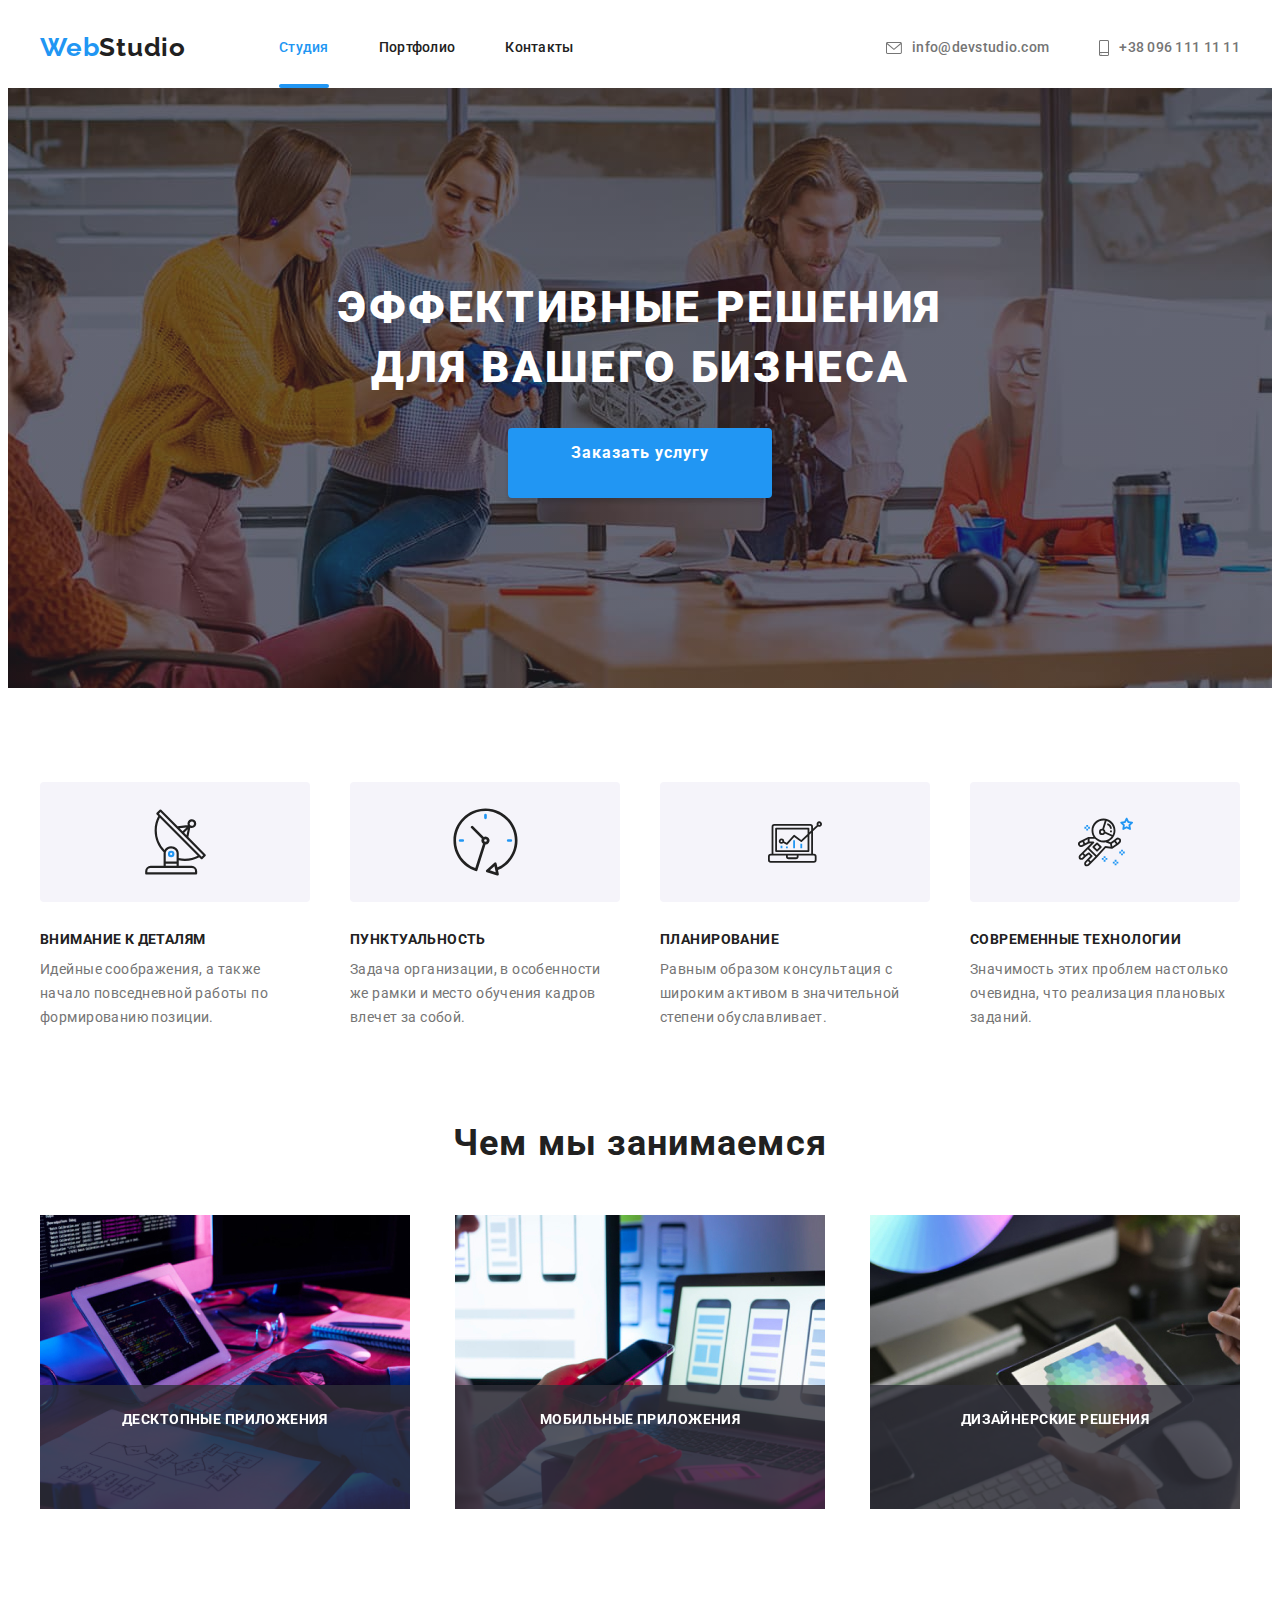
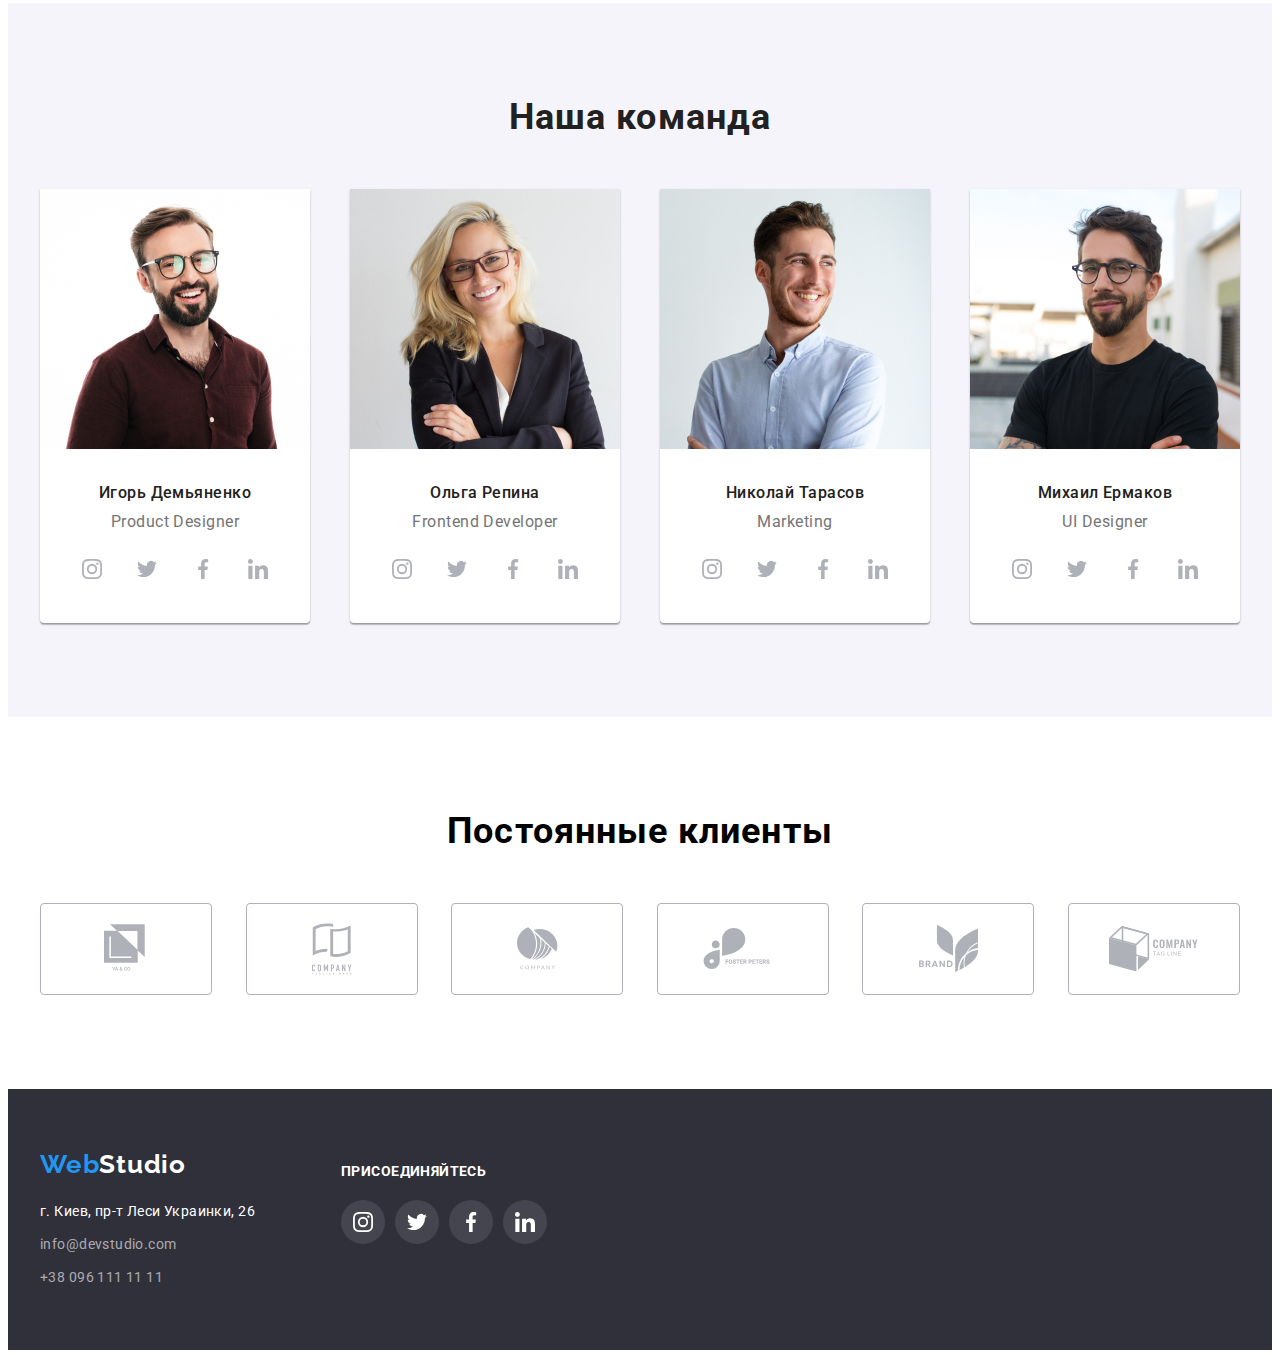
==== index.html @ 8793c93d "homework 5" ====
<!DOCTYPE html>
<html lang="ru">
    <head>
        <meta charset="UTF-8" />
        <meta name="viewport" content="width=device-width, initial-scale=1.0" />
        <title>WebStudio</title>
        <link
            href="https://fonts.googleapis.com/css2?family=Raleway:wght@700&family=Roboto:wght@400;500;700;900&display=swap"
            rel="stylesheet"
        />
        <link
            rel="stylesheet"
            href="https://cdnjs.cloudflare.com/ajax/libs/modern-normalize/1.0.0/modern-normalize.min.css"
            integrity="sha512-ISS7cAi1PEhQ8jnbJpJZMd29NlhNj4AWYyLOSp2CE/CsHxTCu+r+t0D2yoJudVrd0/8fTVPUVDzY5Tvli75u/g=="
            crossorigin="anonymous"
        />
        <link rel="stylesheet" href="./css/styles.css" />
    </head>

    <body>
        <!--head-->
        <header>
            <div class="container">
                <div class="header-inner">
                    <nav class="container-nav">
                        <a class="logo" href="/"><span class="logo-dif">Web</span>Studio</a>
                        <ul class="header-nav">
                            <li class="item">
                                <a class="nav-link current" href="#">Студия</a>
                            </li>
                            <li class="item">
                                <a class="nav-link" href="./portfolio.html">Портфолио</a>
                            </li>
                            <li class="item">
                                <a class="nav-link" href="#">Контакты</a>
                            </li>
                        </ul>
                    </nav>

                    <ul class="header-contact">
                        <li class="item">
                            <a class="contact" href="mailto:info@devstudio.com">
                                <svg class="mail">
                                    <use href="./images/first-sprite.svg#icon-envelope"></use>
                                </svg>
                                info@devstudio.com</a
                            >
                        </li>
                        <li class="item">
                            <a class="contact" href="tel:+380961111111">
                                <svg class="phone">
                                    <use href="./images/first-sprite.svg#icon-smartphone"></use>
                                </svg>
                                +38 096 111 11 11</a
                            >
                        </li>
                    </ul>
                </div>
            </div>
        </header>

        <main>
            <!--hero-->
            <section class="hero-item">
                <div class="container">
                    <div>
                        <h1 class="main-title">Эффективные решения для вашего бизнеса</h1>
                        <a class="order" href="#" data-modal-open>Заказать услугу</a>
                    </div>
                </div>
                <div class="backdrop is-hidden" data-modal>
                    <div class="modal">
                        <button class="modal-close" data-modal-close>
                            <svg class="cross">
                                <use href="./images/first-sprite.svg#icon-vector"></use>
                            </svg>
                        </button>
                    </div>
                </div>
            </section>
            <!--features-->
            <section>
                <div class="container">
                    <h2 class="invisible">Особенности</h2>
                    <!--заголовок сделать невидимым-->
                    <ul class="feartures-group">
                        <li>
                            <div class="features-box">
                                <svg width="65" height="70">
                                    <use href="./images/first-sprite.svg#icon-antenna-1"></use>
                                </svg>
                            </div>
                            <h3 class="features-title">Внимание к деталям</h3>
                            <p class="features-text">
                                Идейные соображения, а также начало повседневной работы по
                                формированию позиции.
                            </p>
                        </li>
                        <li>
                            <div class="features-box">
                                <svg width="67" height="70">
                                    <use href="./images/first-sprite.svg#icon-clock-1"></use>
                                </svg>
                            </div>
                            <h3 class="features-title">Пунктуальность</h3>
                            <p class="features-text">
                                Задача организации, в особенности же рамки и место обучения кадров
                                влечет за собой.
                            </p>
                        </li>

                        <li>
                            <div class="features-box">
                                <svg width="70" height="54">
                                    <use href="./images/first-sprite.svg#icon-diagram-1"></use>
                                </svg>
                            </div>
                            <h3 class="features-title">Планирование</h3>
                            <p class="features-text">
                                Равным образом консультация с широким активом в значительной степени
                                обуславливает.
                            </p>
                        </li>

                        <li>
                            <div class="features-box">
                                <svg width="55" height="60">
                                    <use href="./images/first-sprite.svg#icon-astronaut-1"></use>
                                </svg>
                            </div>
                            <h3 class="features-title">Современные технологии</h3>
                            <p class="features-text">
                                Значимость этих проблем настолько очевидна, что реализация плановых
                                заданий.
                            </p>
                        </li>
                    </ul>
                </div>
            </section>
            <!--actions-->
            <section>
                <div class="container">
                    <h2 class="actions-title">Чем мы занимаемся</h2>
                    <ul class="actions-group">
                        <li class="actions-item">
                            <img
                                class="actions-picture"
                                src="./images/img-1.jpg"
                                alt="руки на клавиатуре"
                                width="370"
                            />
                            <p class="actions-label">Десктопные приложения</p>
                        </li>
                        <li class="actions-item">
                            <img
                                class="actions-picture"
                                src="./images/img-2.jpg"
                                alt="рука держит смартфон"
                                width="370"
                            />
                            <p class="actions-label">Мобильные приложения</p>
                        </li>
                        <li class="actions-item">
                            <img
                                class="actions-picture"
                                src="./images/img-3.jpg"
                                alt="рука держит планшет"
                                width="370"
                            />
                            <p class="actions-label">Дизайнерские решения</p>
                        </li>
                    </ul>
                </div>
            </section>
            <!--team-->
            <section class="team-section">
                <div class="container">
                    <h2 class="team-title">Наша команда</h2>
                    <ul class="team-group">
                        <li class="team-item">
                            <img
                                src="./images/man-1.jpg"
                                alt="мужчина в темной рубашке"
                                width="270"
                            />
                            <h3 class="member-name">Игорь Демьяненко</h3>
                            <p class="skill">Product Designer</p>
                            <ul class="social-container">
                                <li>
                                    <a class="social-link" href="#" aria-label="instagram">
                                        <svg class="social-icon">
                                            <use
                                                href="./images/first-sprite.svg#icon-instagram-2"
                                            ></use>
                                        </svg>
                                    </a>
                                </li>
                                <li>
                                    <a class="social-link" href="#" aria-label="twitter">
                                        <svg class="social-icon">
                                            <use
                                                href="./images/first-sprite.svg#icon-twitter-1"
                                            ></use>
                                        </svg>
                                    </a>
                                </li>
                                <li>
                                    <a class="social-link" href="#" aria-label="facebook">
                                        <svg class="social-icon">
                                            <use
                                                href="./images/first-sprite.svg#icon-facebook-1"
                                            ></use>
                                        </svg>
                                    </a>
                                </li>
                                <li>
                                    <a class="social-link" href="#" aria-label="linkedin">
                                        <svg class="social-icon">
                                            <use
                                                href="./images/first-sprite.svg#icon-linkedin-1"
                                            ></use>
                                        </svg>
                                    </a>
                                </li>
                            </ul>
                        </li>
                        <li class="team-item">
                            <img src="./images/girl-1.jpg" alt="женщина в пиджаке" width="270" />
                            <h3 class="member-name">Ольга Репина</h3>
                            <p class="skill">Frontend Developer</p>
                            <ul class="social-container">
                                <li>
                                    <a class="social-link" href="#" aria-label="instagram">
                                        <svg class="social-icon">
                                            <use
                                                href="./images/first-sprite.svg#icon-instagram-2"
                                            ></use>
                                        </svg>
                                    </a>
                                </li>
                                <li>
                                    <a class="social-link" href="#" aria-label="twitter">
                                        <svg class="social-icon">
                                            <use
                                                href="./images/first-sprite.svg#icon-twitter-1"
                                            ></use>
                                        </svg>
                                    </a>
                                </li>
                                <li>
                                    <a class="social-link" href="#" aria-label="facebook">
                                        <svg class="social-icon">
                                            <use
                                                href="./images/first-sprite.svg#icon-facebook-1"
                                            ></use>
                                        </svg>
                                    </a>
                                </li>
                                <li>
                                    <a class="social-link" href="#" aria-label="linkedin">
                                        <svg class="social-icon">
                                            <use
                                                href="./images/first-sprite.svg#icon-linkedin-1"
                                            ></use>
                                        </svg>
                                    </a>
                                </li>
                            </ul>
                        </li>
                        <li class="team-item">
                            <img
                                src="./images/man-2.jpg"
                                alt="мужчина в светлой рубашке"
                                width="270"
                            />
                            <h3 class="member-name">Николай Тарасов</h3>
                            <p class="skill">Marketing</p>
                            <ul class="social-container">
                                <li>
                                    <a class="social-link" href="#" aria-label="instagram">
                                        <svg class="social-icon">
                                            <use
                                                href="./images/first-sprite.svg#icon-instagram-2"
                                            ></use>
                                        </svg>
                                    </a>
                                </li>
                                <li>
                                    <a class="social-link" href="#" aria-label="twitter">
                                        <svg class="social-icon">
                                            <use
                                                href="./images/first-sprite.svg#icon-twitter-1"
                                            ></use>
                                        </svg>
                                    </a>
                                </li>
                                <li>
                                    <a class="social-link" href="#" aria-label="facebook">
                                        <svg class="social-icon">
                                            <use
                                                href="./images/first-sprite.svg#icon-facebook-1"
                                            ></use>
                                        </svg>
                                    </a>
                                </li>
                                <li>
                                    <a class="social-link" href="#" aria-label="linkedin">
                                        <svg class="social-icon">
                                            <use
                                                href="./images/first-sprite.svg#icon-linkedin-1"
                                            ></use>
                                        </svg>
                                    </a>
                                </li>
                            </ul>
                        </li>
                        <li class="team-item">
                            <img src="./images/man-3.jpg" alt="мужчина в футболке" width="270" />
                            <h3 class="member-name">Михаил Ермаков</h3>
                            <p class="skill">UI Designer</p>
                            <ul class="social-container">
                                <li>
                                    <a class="social-link" href="#" aria-label="instagram">
                                        <svg class="social-icon">
                                            <use
                                                href="./images/first-sprite.svg#icon-instagram-2"
                                            ></use>
                                        </svg>
                                    </a>
                                </li>
                                <li>
                                    <a class="social-link" href="#" aria-label="twitter">
                                        <svg class="social-icon">
                                            <use
                                                href="./images/first-sprite.svg#icon-twitter-1"
                                            ></use>
                                        </svg>
                                    </a>
                                </li>
                                <li>
                                    <a class="social-link" href="#" aria-label="facebook">
                                        <svg class="social-icon">
                                            <use
                                                href="./images/first-sprite.svg#icon-facebook-1"
                                            ></use>
                                        </svg>
                                    </a>
                                </li>
                                <li>
                                    <a class="social-link" href="#" aria-label="linkedin">
                                        <svg class="social-icon">
                                            <use
                                                href="./images/first-sprite.svg#icon-linkedin-1"
                                            ></use>
                                        </svg>
                                    </a>
                                </li>
                            </ul>
                        </li>
                    </ul>
                </div>
            </section>
            <!--constant clients-->
            <section>
                <div class="container">
                    <h2 class="clients-title">Постоянные клиенты</h2>
                    <ul class="clients-box">
                        <li class="clients-item">
                            <a class="clients-link" href="#" aria-label="company-1">
                                <svg class="clients-icon" width="45" height="50">
                                    <use href="./images/first-sprite.svg#icon-logo-1"></use>
                                </svg>
                            </a>
                        </li>
                        <li class="clients-item">
                            <a class="clients-link" href="#" aria-label="company-2">
                                <svg class="clients-icon" width="40" height="52">
                                    <use href="./images/first-sprite.svg#icon-logo-2"></use>
                                </svg>
                            </a>
                        </li>
                        <li class="clients-item">
                            <a class="clients-link" href="#" aria-label="company-3">
                                <svg class="clients-icon" width="41" height="43">
                                    <use href="./images/first-sprite.svg#icon-logo-3"></use>
                                </svg>
                            </a>
                        </li>
                        <li class="clients-item">
                            <a class="clients-link" href="#" aria-label="company-4">
                                <svg class="clients-icon" width="80" height="42">
                                    <use href="./images/first-sprite.svg#icon-logo-4"></use>
                                </svg>
                            </a>
                        </li>
                        <li class="clients-item">
                            <a class="clients-link" href="#" aria-label="company-5">
                                <svg class="clients-icon" width="59" height="47">
                                    <use href="./images/first-sprite.svg#icon-logo-5"></use>
                                </svg>
                            </a>
                        </li>
                        <li class="clients-item">
                            <a class="clients-link" href="#" aria-label="company-6">
                                <svg class="clients-icon" width="89" height="46">
                                    <use href="./images/first-sprite.svg#icon-logo-6"></use>
                                </svg>
                            </a>
                        </li>
                    </ul>
                </div>
            </section>
        </main>
        <!--basement-->
        <footer class="basement-item">
            <div class="container">
                <div>
                    <a class="basement-logo" href="/"><span class="logo-dif">Web</span>Studio</a>

                    <address class="address-group">
                        <p class="basement-address interval">г. Киев, пр-т Леси Украинки, 26</p>
                        <a class="basement-contact interval" href="mailto:info@devstudio.com"
                            >info@devstudio.com</a
                        >
                        <a class="basement-contact interval" href="tel:+380961111111"
                            >+38 096 111 11 11</a
                        >
                    </address>
                </div>
                <div class="invocation-box">
                    <b class="invocation">присоединяйтесь</b>
                    <div class="social-box">
                        <a class="basement-link" href="#" aria-label="instagram">
                            <svg class="basement-icon">
                                <use href="./images/first-sprite.svg#icon-instagram-2"></use>
                            </svg>
                        </a>
                        <a class="basement-link" href="#" aria-label="twitter">
                            <svg class="basement-icon">
                                <use href="./images/first-sprite.svg#icon-twitter-1"></use>
                            </svg>
                        </a>
                        <a class="basement-link" href="#" aria-label="facebook">
                            <svg class="basement-icon">
                                <use href="./images/first-sprite.svg#icon-facebook-1"></use>
                            </svg>
                        </a>
                        <a class="basement-link" href="#" aria-label="linkedin">
                            <svg class="basement-icon">
                                <use href="./images/first-sprite.svg#icon-linkedin-1"></use>
                            </svg>
                        </a>
                    </div>
                </div>
            </div>
        </footer>
        <script src="./js/modal.js"></script>
    </body>
</html>
---- css/styles.css ----
:root {
    --color-first-bright-grey: #f5f4fa;
    --color-second-bright-grey: #eeeeee;
    --color-third-bright-grey: #ececec;
    --color-fourth-bright-grey: rgba(255, 255, 255, 0.6);
    --color-fifth-bright-grey: #757575;
    --color-black: #212121;
    --color-bright-blue: #2196f3;
    --color-white: #ffffff;
    --color-dark-blue: #2f303a;
    --color-social-icons: #afb1b8;
    --color-basement-icons: rgba(255, 255, 255, 0.1);

    --team-background-color: var(--color-first-bright-grey);
    --portfolio-border-color: var(--color-second-bright-grey);
    --header-underline-color: var(--color-third-bright-grey);
    --basement-contact-color: var(--color-fourth-bright-grey);
    --primary-text-color: var(--color-fifth-bright-grey);
    --title-text-color: var(--color-black);
    --accent-color: var(--color-bright-blue);
    --main-title-color: var(--color-white);
    --main-background-color: var(--color-dark-blue);

    --hero-link-shadow: 0px 4px 4px rgba(0, 0, 0, 0.15);
    --team-item-shadow: 0px 1px 3px rgba(0, 0, 0, 0.12), 0px 1px 1px rgba(0, 0, 0, 0.14),
        0px 2px 1px rgba(0, 0, 0, 0.2);
    --portfolio-filter-shadow: 0px 3px 1px rgba(0, 0, 0, 0.1), 0px 1px 2px rgba(0, 0, 0, 0.08),
        0px 2px 2px rgba(0, 0, 0, 0.12);
    --portfolio-list-shadow: 0px 1px 1px rgba(0, 0, 0, 0.12), 0px 4px 4px rgba(0, 0, 0, 0.06),
        1px 4px 6px rgba(0, 0, 0, 0.16);
    --overlay: rgba(47, 48, 58, 0.4);
    --actions-background-color: rgba(47, 48, 58, 0.8);
    --portfolio-overlay-color: rgba(33, 150, 243, 0.9);
    --backdrop-color: rgba(0, 0, 0, 0.2);
    --modal-window-shadow: 0px 1px 3px rgba(0, 0, 0, 0.12), 0px 1px 1px rgba(0, 0, 0, 0.14),
        0px 2px 1px rgba(0, 0, 0, 0.2);
    --modal-close-button: rgba(0, 0, 0, 0.1);

    --color3: currentColor;
    --color4: currentColor;
}

body {
    font-family: "Roboto", sans-serif;
    font-style: normal;
}

/*===head===*/

.container {
    width: 1200px;
    padding-left: 15px;
    padding-right: 15px;
    margin-left: auto;
    margin-right: auto;
}

.header-inner {
    display: flex;
    align-items: center;
}

.container-nav {
    display: flex;
    align-items: center;
}

.logo {
    text-decoration: none;
    font-family: "Raleway";
    font-weight: 700;
    font-size: 26px;
    line-height: 1.2;
    letter-spacing: 0.03em;

    color: var(--title-text-color);
}

.header-nav {
    list-style: none;
    padding: 0;
    margin: 0;
    margin-left: 93px;
    display: flex;
    align-items: center;
}

.header-nav .item + .item {
    margin-left: 50px;
}

.logo-dif {
    color: var(--accent-color);
}

.nav-link {
    position: relative;
    text-decoration: none;
    display: block;
    padding-top: 32px;
    padding-bottom: 32px;

    font-weight: 500;
    font-size: 14px;
    line-height: 1.14;
    letter-spacing: 0.02em;

    color: var(--title-text-color);

    transition: color 250ms cubic-bezier(0.4, 0, 0.2, 1);
}

.nav-link:hover,
.nav-link:focus {
    color: var(--accent-color);
}

.current {
    color: var(--accent-color);
}

.current::after {
    content: "";
    position: absolute;
    bottom: 0;
    left: 0;
    display: block;

    width: 100%;
    height: 4px;
    border-radius: 2px;

    background-color: var(--accent-color);
}

.header-contact {
    list-style: none;
    display: flex;
    padding: 0;
    margin: 0;
    margin-left: auto;
}

.header-contact .item + .item {
    margin-left: 50px;
}

.contact {
    list-style: none;
    text-decoration: none;
    display: flex;
    align-items: center;
    padding-top: 32px;
    padding-bottom: 32px;

    font-weight: 500;
    font-size: 14px;
    line-height: 1.14;
    letter-spacing: 0.02em;

    color: var(--primary-text-color);

    transition: color 250ms cubic-bezier(0.4, 0, 0.2, 1);
}

.contact:hover,
.contact:focus {
    color: var(--accent-color);
}

.head {
    border-bottom: 1px solid var(--header-underline-color);
}

.mail {
    width: 16px;
    height: 12px;
    margin-right: 10px;
}

.phone {
    width: 10px;
    height: 16px;
    margin-right: 10px;
}

/*===hero===*/

.main-title {
    width: 700px;
    margin-top: 0;
    margin-bottom: 30px;

    font-weight: 900;
    font-size: 44px;
    line-height: 1.36;
    letter-spacing: 0.06em;
    text-transform: uppercase;

    color: var(--main-title-color);
}

.order {
    display: inline-block;
    min-width: 200px;
    height: 50px;
    padding: 10px 32px;
    border-radius: 4px;

    text-decoration: none;
    font-weight: 700;
    font-size: 16px;
    line-height: 1.87;
    letter-spacing: 0.06em;

    color: var(--main-title-color);
    background-color: var(--accent-color);
    box-shadow: var(--hero-link-shadow);
}

.hero-item {
    background-repeat: no-repeat;
    background-size: cover;
    background-position: top;

    background-color: var(--main-background-color);
    background-image: linear-gradient(var(--overlay), var(--overlay)), url(../images/hero-back.jpg);
}

.hero-item .container {
    display: flex;
    height: 600px;
    align-items: center;
    justify-content: center;
    text-align: center;
}

.backdrop {
    position: fixed;
    top: 0;
    left: 0;
    width: 100%;
    height: 100%;
    opacity: 1;
    transition: opacity 250ms cubic-bezier(0.4, 0, 0.2, 1);

    background-color: var(--backdrop-color);
}

.backdrop.is-hidden {
    opacity: 0;
    pointer-events: none;
}

.backdrop.is-hidden .modal {
    transform: translate(-50%, -50%) scale(0.9);
}

.modal {
    position: absolute;
    min-width: 528px;
    min-height: 581px;
    background-color: #ffffff;

    top: 50%;
    left: 50%;

    transform: translate(-50%, -50%) scale(1);
    transition: transform 250ms cubic-bezier(0.4, 0, 0.2, 1);

    box-shadow: var(--modal-window-shadow);
    border-radius: 4px;
}

.modal-close {
    position: absolute;
    top: 8px;
    right: 8px;
    width: 30px;
    height: 30px;
    border-radius: 50%;
    border: 1px solid var(--modal-close-button);

    background-color: var(--main-title-color);
}

.cross {
    width: 11px;
    height: 11px;
}

/*===features===*/

.invisible {
    display: none;
}

.feartures-group {
    margin: 0;
    padding: 94px 0 94px 0;
    display: flex;
    justify-content: space-between;
    list-style: none;
}

.features-box {
    display: flex;
    align-items: center;
    justify-content: center;
    width: 270px;
    height: 120px;
    margin-bottom: 30px;

    background: var(--team-background-color);
    border-radius: 4px;
}

.features-title {
    margin: 0;
    margin-bottom: 10px;

    font-weight: 700;
    font-size: 14px;
    line-height: 1.14;
    letter-spacing: 0.03em;
    text-transform: uppercase;

    color: var(--title-text-color);
}

.features-text {
    margin: 0;
    width: 270px;

    font-weight: 400;
    font-size: 14px;
    line-height: 1.7;
    letter-spacing: 0.03em;

    color: var(--primary-text-color);
}

/*===actions===*/

.actions-title {
    margin: 0;
    margin-bottom: 50px;

    font-weight: 700;
    font-size: 36px;
    line-height: 1.16;
    text-align: center;
    letter-spacing: 0.03em;

    color: var(--title-text-color);
}

.actions-group {
    margin: 0;
    padding: 0;
    padding-bottom: 94px;
    display: flex;
    justify-content: space-between;
    list-style: none;
}

.actions-picture {
    display: block;
}

.actions-item {
    position: relative;
}

.actions-label {
    position: absolute;
    bottom: 0;
    margin: 0;
    padding: 27px 0 27px;

    width: 100%;
    height: 70px;

    font-family: "Roboto";
    font-style: normal;
    font-weight: 700;
    font-size: 14px;
    line-height: 1.14;
    text-align: center;
    letter-spacing: 0.03em;
    text-transform: uppercase;

    color: var(--main-title-color);
    background-color: var(--actions-background-color);
}

/*===team===*/

.team-section {
    background-color: var(--team-background-color);
}

.team-section .container {
    padding-top: 94px;
    padding-bottom: 94px;
}

.team-group {
    margin: 0;
    padding: 0;
    display: flex;
    justify-content: space-between;
    list-style: none;
}

.team-title {
    margin: 0;
    margin-bottom: 50px;

    font-weight: 700;
    font-size: 36px;
    line-height: 1.16;
    text-align: center;
    letter-spacing: 0.03em;

    color: var(--title-text-color);
}

.team-item {
    border-radius: 0 0 4px 4px;

    background-color: var(--color-white);
    box-shadow: var(--team-item-shadow);
}

.member-name {
    margin: 0;
    padding: 30px 0 10px;

    font-weight: 500;
    font-size: 16px;
    line-height: 1.2;
    text-align: center;
    letter-spacing: 0.03em;

    color: var(--title-text-color);
}

.skill {
    margin: 0;
    padding-bottom: 16px;

    font-weight: 400;
    font-size: 16px;
    line-height: 1.2;
    text-align: center;
    letter-spacing: 0.03em;

    color: var(--primary-text-color);
}

.social-container {
    display: flex;
    justify-content: space-between;
    list-style: none;
    margin: 0;
    padding: 0 30px 32px;
}

.social-link {
    display: flex;
    align-items: center;
    justify-content: center;

    width: 44px;
    height: 44px;
    border-radius: 50%;

    color: var(--color-social-icons);

    transition: color 250ms cubic-bezier(0.4, 0, 0.2, 1),
        background-color 250ms cubic-bezier(0.4, 0, 0.2, 1);
}

.social-link:hover,
.social-link:focus {
    color: var(--main-title-color);
    background-color: var(--accent-color);
}

.social-icon {
    height: 20px;
}

/*===constant clients===*/

.clients-title {
    padding: 0;
    margin: 0;
    padding-top: 94px;
    margin-bottom: 50px;

    font-family: "Roboto";
    font-style: normal;
    font-weight: 700;
    font-size: 36px;
    line-height: 1.16;
    text-align: center;
    letter-spacing: 0.03em;
}

.clients-box {
    display: flex;
    justify-content: space-between;
    list-style: none;
    padding: 0;
    margin: 0;
    margin-bottom: 94px;
}

.clients-link {
    display: flex;
    align-items: center;
    justify-content: center;

    width: 170px;
    height: 90px;

    border: 1px solid var(--color-social-icons);
    border-radius: 4px;
    color: var(--color-social-icons);

    transition: color 250ms cubic-bezier(0.4, 0, 0.2, 1),
        border-color 250ms cubic-bezier(0.4, 0, 0.2, 1);
}

.clients-link:hover,
.clients-link:focus {
    color: var(--accent-color);
    border-color: var(--accent-color);
}

/*===basement===*/

.basement-item {
    background-color: var(--main-background-color);
}

.basement-item .container {
    display: flex;
}

.basement-logo {
    display: inline-block;
    margin: 60px 0 20px;

    text-decoration: none;
    font-family: "Raleway";
    font-weight: 700;
    font-size: 26px;
    line-height: 1.2;
    letter-spacing: 0.03em;

    color: var(--main-title-color);
}

.address-group {
    display: flex;
    padding-bottom: 60px;
    flex-direction: column;
    width: 231px;
}

.basement-address {
    margin: 0;

    font-weight: 400;
    font-style: normal;
    font-size: 14px;
    line-height: 1.7;
    letter-spacing: 0.03em;

    color: var(--main-title-color);
}

.basement-contact {
    text-decoration: none;
    font-style: normal;
    font-weight: 400;
    font-size: 14px;
    line-height: 1.7;
    letter-spacing: 0.03em;

    color: var(--basement-contact-color);
}

.interval:not(:last-child) {
    margin-bottom: 9px;
}

.invocation-box {
    padding-top: 72px;
    margin-left: 70px;
}

.invocation {
    display: inline-block;
    margin-bottom: 20px;
    font-family: "Roboto";
    font-style: normal;
    font-weight: 700;
    font-size: 14px;
    line-height: 1.14;
    letter-spacing: 0.03em;
    text-transform: uppercase;

    color: var(--main-title-color);
}

.social-box {
    display: flex;
}

.basement-link {
    display: flex;
    align-items: center;
    justify-content: center;

    width: 44px;
    height: 44px;
    border-radius: 50%;

    background-color: var(--color-basement-icons);
    color: var(--main-title-color);

    transition: background-color 250ms cubic-bezier(0.4, 0, 0.2, 1);
}

.basement-link:hover,
.basement-link:focus {
    background-color: var(--accent-color);
}

.basement-link:not(:last-child) {
    margin-right: 10px;
}

.basement-icon {
    height: 20px;
}

/*===portfolio===*/

.buttons-list {
    display: flex;
    justify-content: center;
    margin: 0;
    margin-bottom: 50px;
    padding: 0;
    padding-top: 94px;
    list-style: none;
}

.portfolio-filter {
    padding: 6px 22px;
    border: none;
    border-radius: 4px;

    font-family: "Roboto";
    font-style: normal;
    font-weight: 500;
    font-size: 16px;
    line-height: 1.62;
    letter-spacing: 0.03em;

    transition: color 250ms cubic-bezier(0.4, 0, 0.2, 1),
        background-color 250ms cubic-bezier(0.4, 0, 0.2, 1),
        box-shadow 250ms cubic-bezier(0.4, 0, 0.2, 1);

    color: var(--title-text-color);
}

.portfolio-filter:hover,
.portfolio-filter:focus {
    color: var(--main-title-color);
    background-color: var(--accent-color);
    box-shadow: var(--portfolio-filter-shadow);
}

.buttons-list .item:not(:last-child) {
    margin-right: 8px;
}

.portfolio-list {
    margin: 0;
    padding: 0;
    padding-bottom: 94px;
    display: flex;
    flex-wrap: wrap;
    list-style: none;
}

.portfolio-item {
    width: 370px;
    margin-right: 30px;
}

.portfolio-item:nth-child(3n) {
    margin-right: 0;
}

.portfolio-item:nth-child(n + 4) {
    margin-top: 30px;
}

.unit {
    text-decoration: none;
    display: block;
}

.unit:hover,
.unit:focus {
    box-shadow: var(--portfolio-list-shadow);
}

.portfolio-thumb {
    position: relative;
    overflow: hidden;
}

.portfolio-overlay {
    position: absolute;
    top: 0;
    left: 0;

    width: 100%;
    height: 100%;

    transform: translateY(100%);
    transition: transform 250ms cubic-bezier(0.4, 0, 0.2, 1);

    background-color: var(--portfolio-overlay-color);
}

.portfolio-picture {
    display: block;
}

.portfolio-actions {
    margin: 0;
    padding: 63px 24px;

    font-family: "Roboto";
    font-style: normal;
    font-weight: 400;
    font-size: 18px;
    line-height: 1.55;
    letter-spacing: 0.03em;

    color: var(--main-title-color);
}

.unit:hover .portfolio-overlay,
.unit:focus .portfolio-overlay {
    transform: translateY(0);
}

.portfolio-discription {
    border-width: 0 1px 1px 1px;
    border-style: solid;
    border-color: var(--portfolio-border-color);
}

.portfolio-title {
    margin: 0;
    padding: 20px 24px 4px 24px;

    font-weight: 700;
    font-size: 18px;
    line-height: 2;
    letter-spacing: 0.06em;

    color: var(--title-text-color);
}

.portfolio-text {
    margin: 0;
    padding: 0 24px 20px 24px;

    font-weight: 400;
    font-size: 16px;
    line-height: 1.87;
    letter-spacing: 0.03em;

    color: var(--primary-text-color);
}
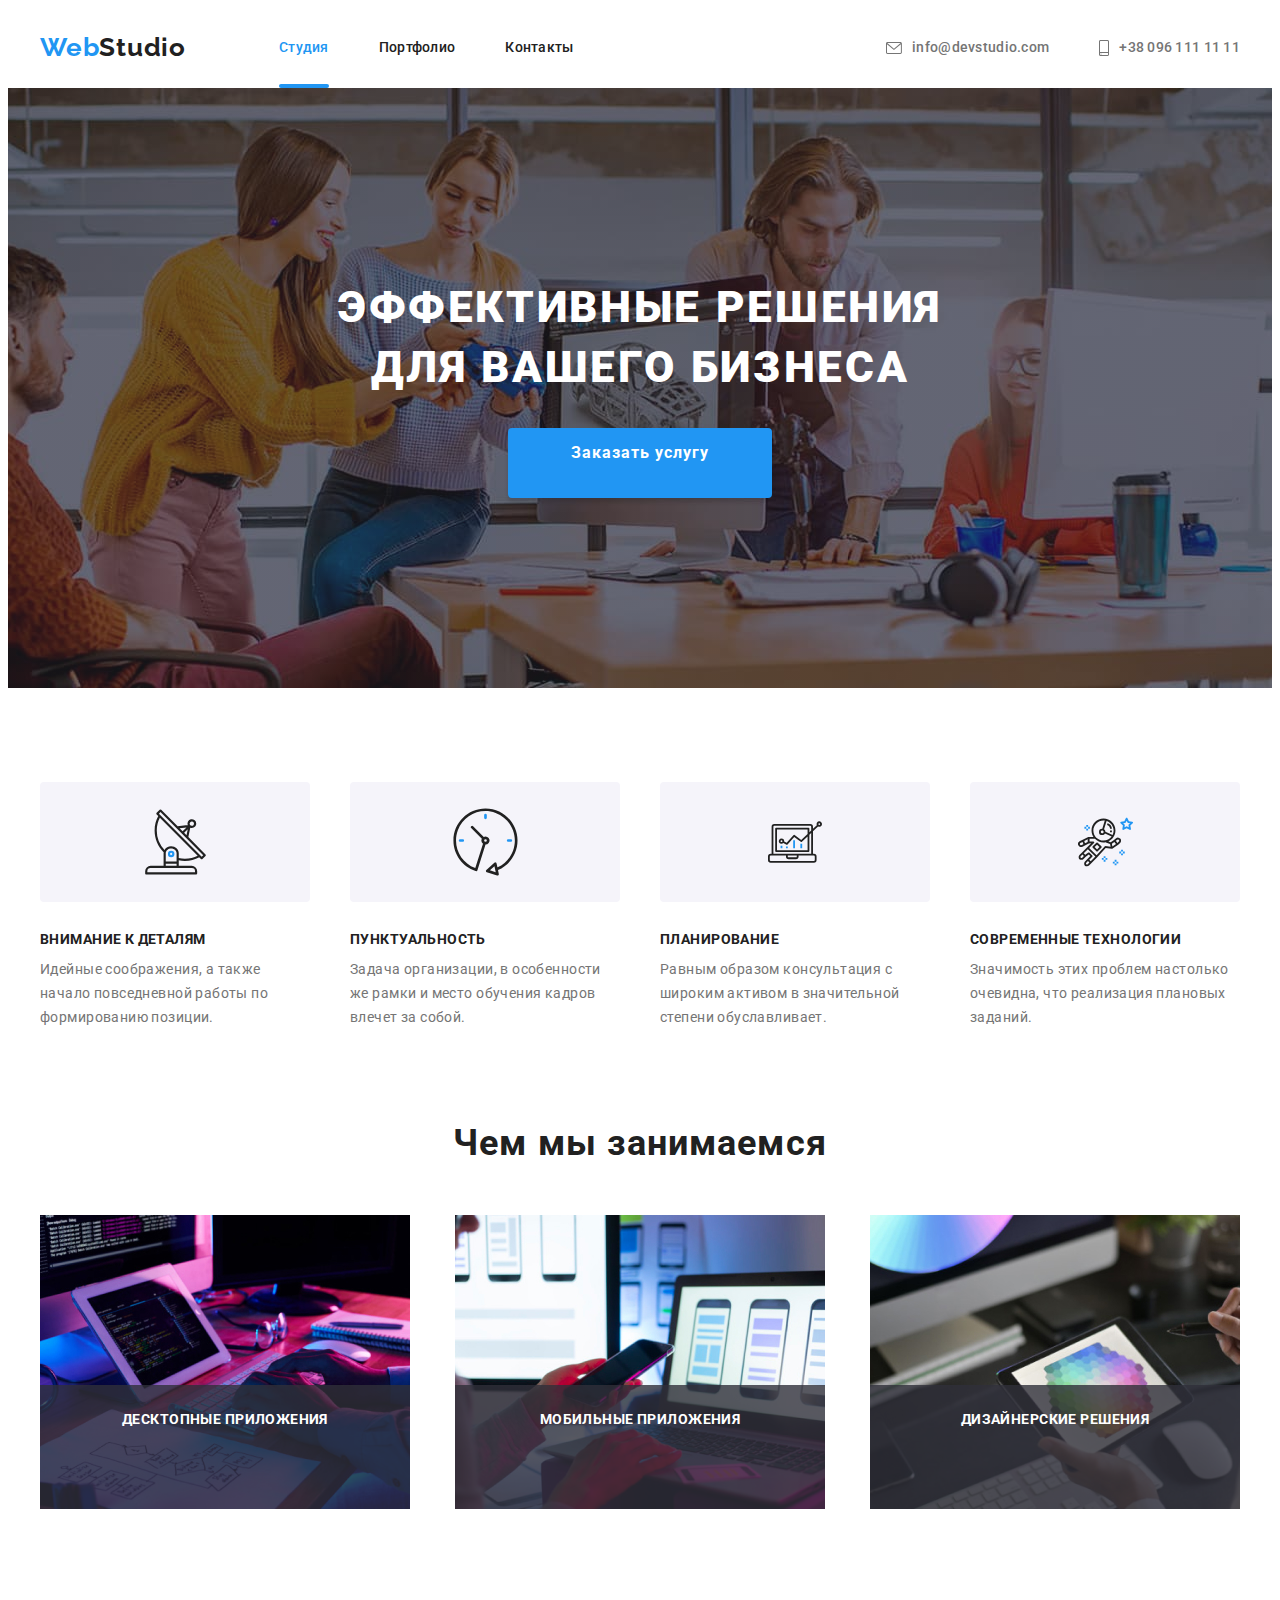
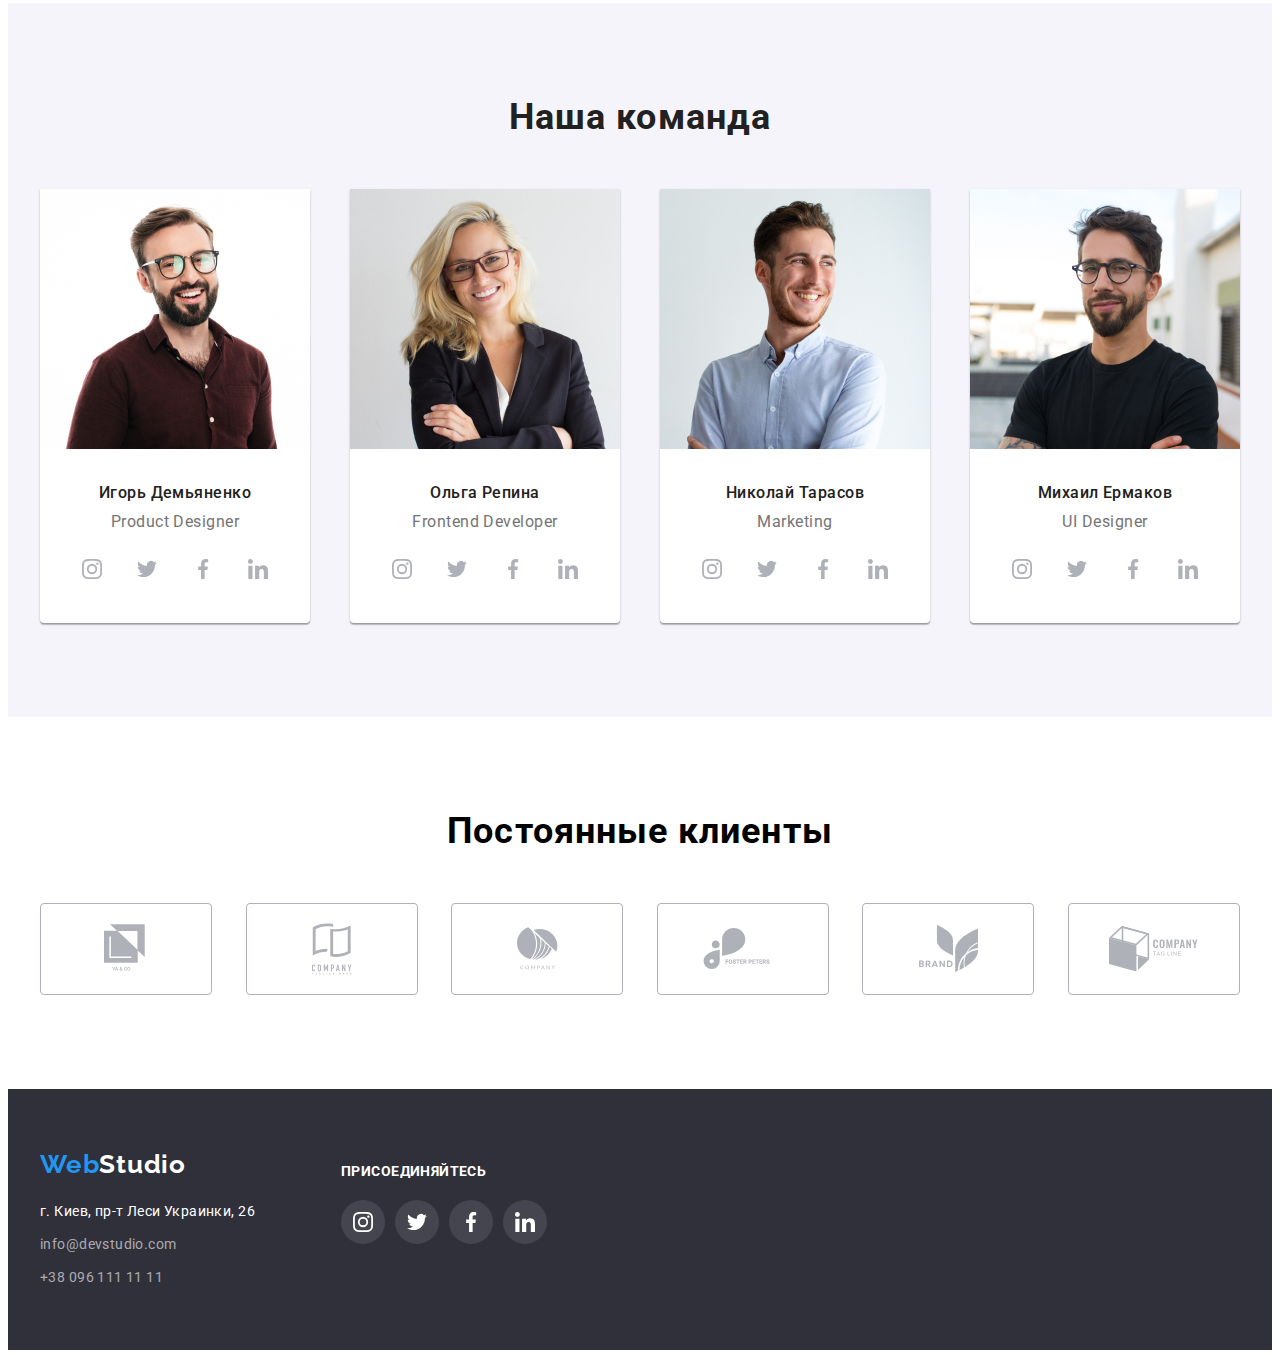
==== commit 3e91faed: "homework was fixed" ====
--- a/index.html
+++ b/index.html
@@ -66,15 +66,6 @@
                     <div>
                         <h1 class="main-title">Эффективные решения для вашего бизнеса</h1>
                         <a class="order" href="#" data-modal-open>Заказать услугу</a>
-                    </div>
-                </div>
-                <div class="backdrop is-hidden" data-modal>
-                    <div class="modal">
-                        <button class="modal-close" data-modal-close>
-                            <svg class="cross">
-                                <use href="./images/first-sprite.svg#icon-vector"></use>
-                            </svg>
-                        </button>
                     </div>
                 </div>
             </section>
@@ -454,6 +445,15 @@
                 </div>
             </div>
         </footer>
+        <div class="backdrop is-hidden" data-modal>
+            <div class="modal">
+                <button class="modal-close" data-modal-close>
+                    <svg class="cross">
+                        <use href="./images/first-sprite.svg#icon-vector"></use>
+                    </svg>
+                </button>
+            </div>
+        </div>
         <script src="./js/modal.js"></script>
     </body>
 </html>
--- a/css/styles.css
+++ b/css/styles.css
@@ -35,6 +35,7 @@
     --modal-window-shadow: 0px 1px 3px rgba(0, 0, 0, 0.12), 0px 1px 1px rgba(0, 0, 0, 0.14),
         0px 2px 1px rgba(0, 0, 0, 0.2);
     --modal-close-button: rgba(0, 0, 0, 0.1);
+    --duration-and-timing-function: 250ms cubic-bezier(0.4, 0, 0.2, 1);
 
     --color3: currentColor;
     --color4: currentColor;
@@ -107,7 +108,7 @@
 
     color: var(--title-text-color);
 
-    transition: color 250ms cubic-bezier(0.4, 0, 0.2, 1);
+    transition: color var(--duration-and-timing-function);
 }
 
 .nav-link:hover,
@@ -160,7 +161,7 @@
 
     color: var(--primary-text-color);
 
-    transition: color 250ms cubic-bezier(0.4, 0, 0.2, 1);
+    transition: color var(--duration-and-timing-function);
 }
 
 .contact:hover,
@@ -242,7 +243,7 @@
     width: 100%;
     height: 100%;
     opacity: 1;
-    transition: opacity 250ms cubic-bezier(0.4, 0, 0.2, 1);
+    transition: opacity var(--duration-and-timing-function);
 
     background-color: var(--backdrop-color);
 }
@@ -260,13 +261,13 @@
     position: absolute;
     min-width: 528px;
     min-height: 581px;
-    background-color: #ffffff;
+    background-color: var(--main-title-color);
 
     top: 50%;
     left: 50%;
 
     transform: translate(-50%, -50%) scale(1);
-    transition: transform 250ms cubic-bezier(0.4, 0, 0.2, 1);
+    transition: transform var(--duration-and-timing-function);
 
     box-shadow: var(--modal-window-shadow);
     border-radius: 4px;
@@ -478,8 +479,8 @@
 
     color: var(--color-social-icons);
 
-    transition: color 250ms cubic-bezier(0.4, 0, 0.2, 1),
-        background-color 250ms cubic-bezier(0.4, 0, 0.2, 1);
+    transition: color var(--duration-and-timing-function),
+        background-color var(--duration-and-timing-function);
 }
 
 .social-link:hover,
@@ -530,8 +531,8 @@
     border-radius: 4px;
     color: var(--color-social-icons);
 
-    transition: color 250ms cubic-bezier(0.4, 0, 0.2, 1),
-        border-color 250ms cubic-bezier(0.4, 0, 0.2, 1);
+    transition: color var(--duration-and-timing-function),
+        border-color var(--duration-and-timing-function);
 }
 
 .clients-link:hover,
@@ -633,7 +634,7 @@
     background-color: var(--color-basement-icons);
     color: var(--main-title-color);
 
-    transition: background-color 250ms cubic-bezier(0.4, 0, 0.2, 1);
+    transition: background-color var(--duration-and-timing-function);
 }
 
 .basement-link:hover,
@@ -673,9 +674,9 @@
     line-height: 1.62;
     letter-spacing: 0.03em;
 
-    transition: color 250ms cubic-bezier(0.4, 0, 0.2, 1),
-        background-color 250ms cubic-bezier(0.4, 0, 0.2, 1),
-        box-shadow 250ms cubic-bezier(0.4, 0, 0.2, 1);
+    transition: color var(--duration-and-timing-function),
+        background-color var(--duration-and-timing-function),
+        box-shadow var(--duration-and-timing-function);
 
     color: var(--title-text-color);
 }
@@ -737,7 +738,7 @@
     height: 100%;
 
     transform: translateY(100%);
-    transition: transform 250ms cubic-bezier(0.4, 0, 0.2, 1);
+    transition: transform var(--duration-and-timing-function);
 
     background-color: var(--portfolio-overlay-color);
 }
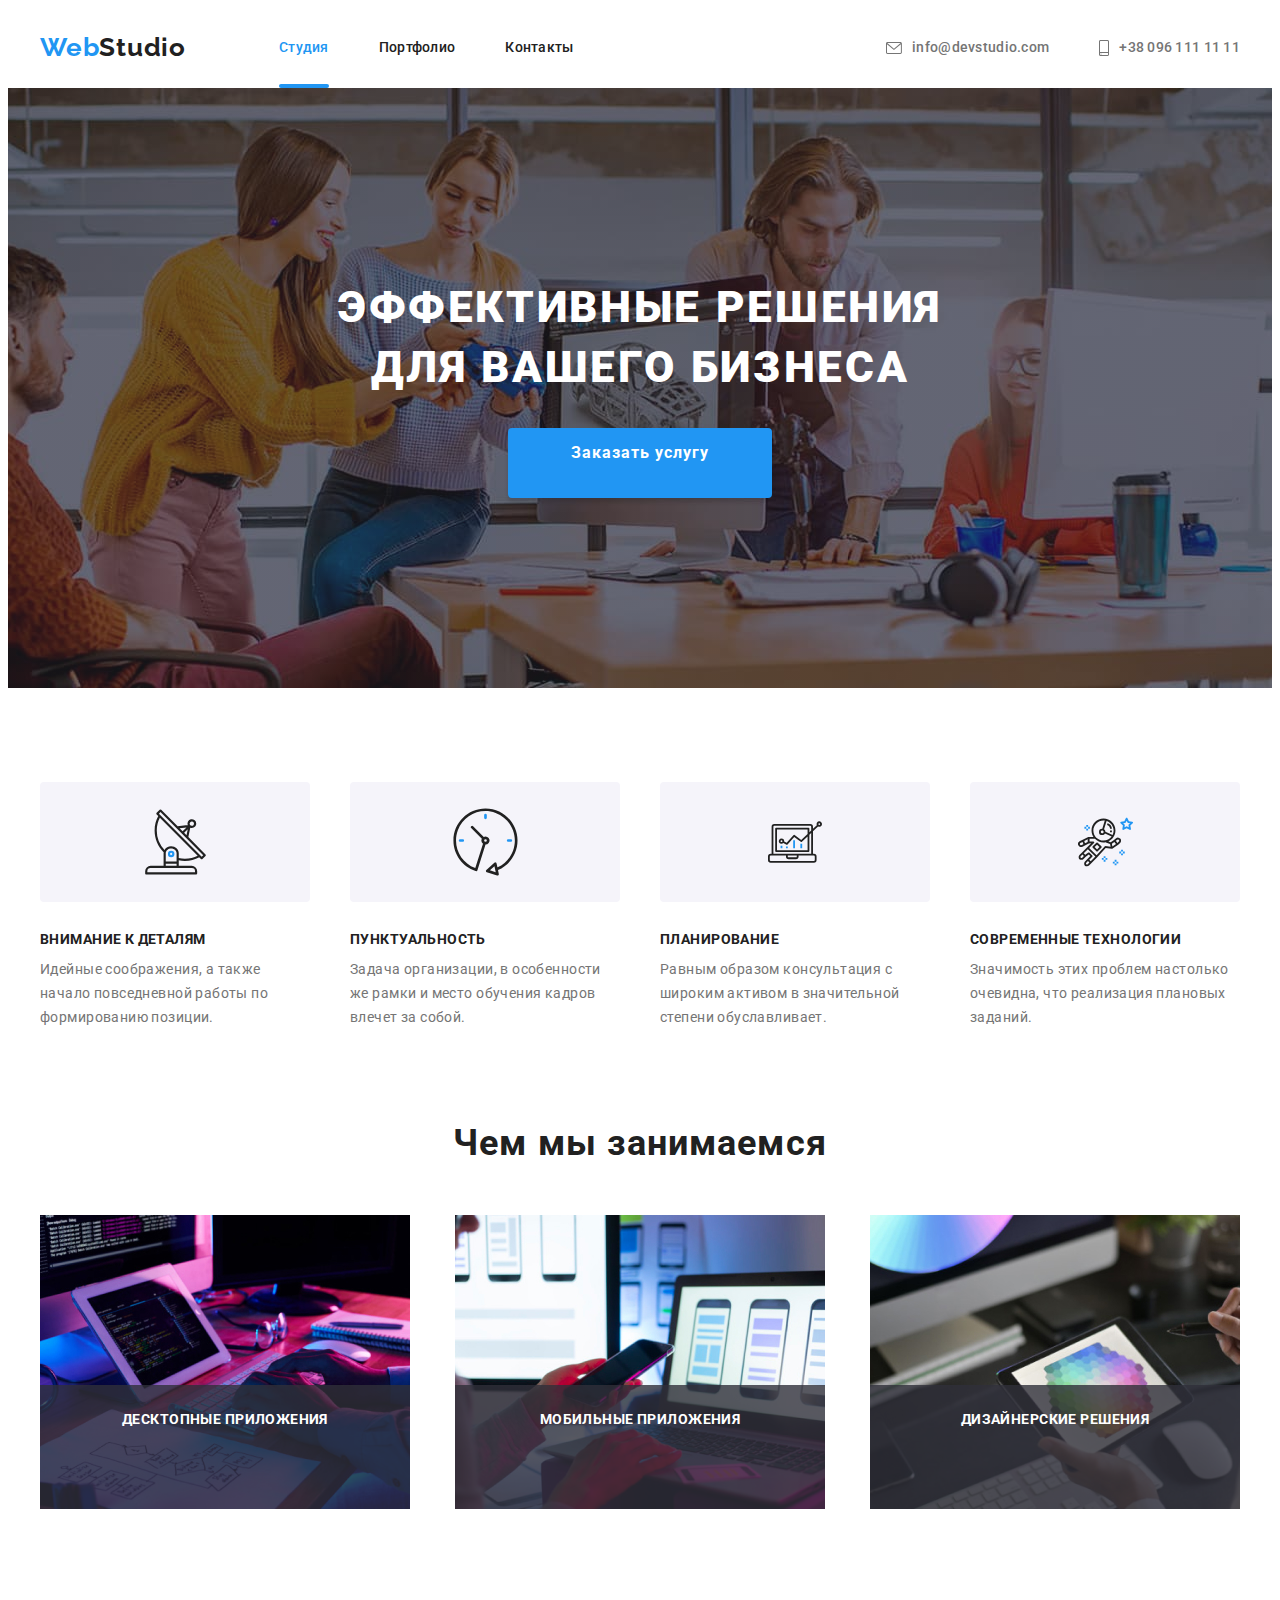
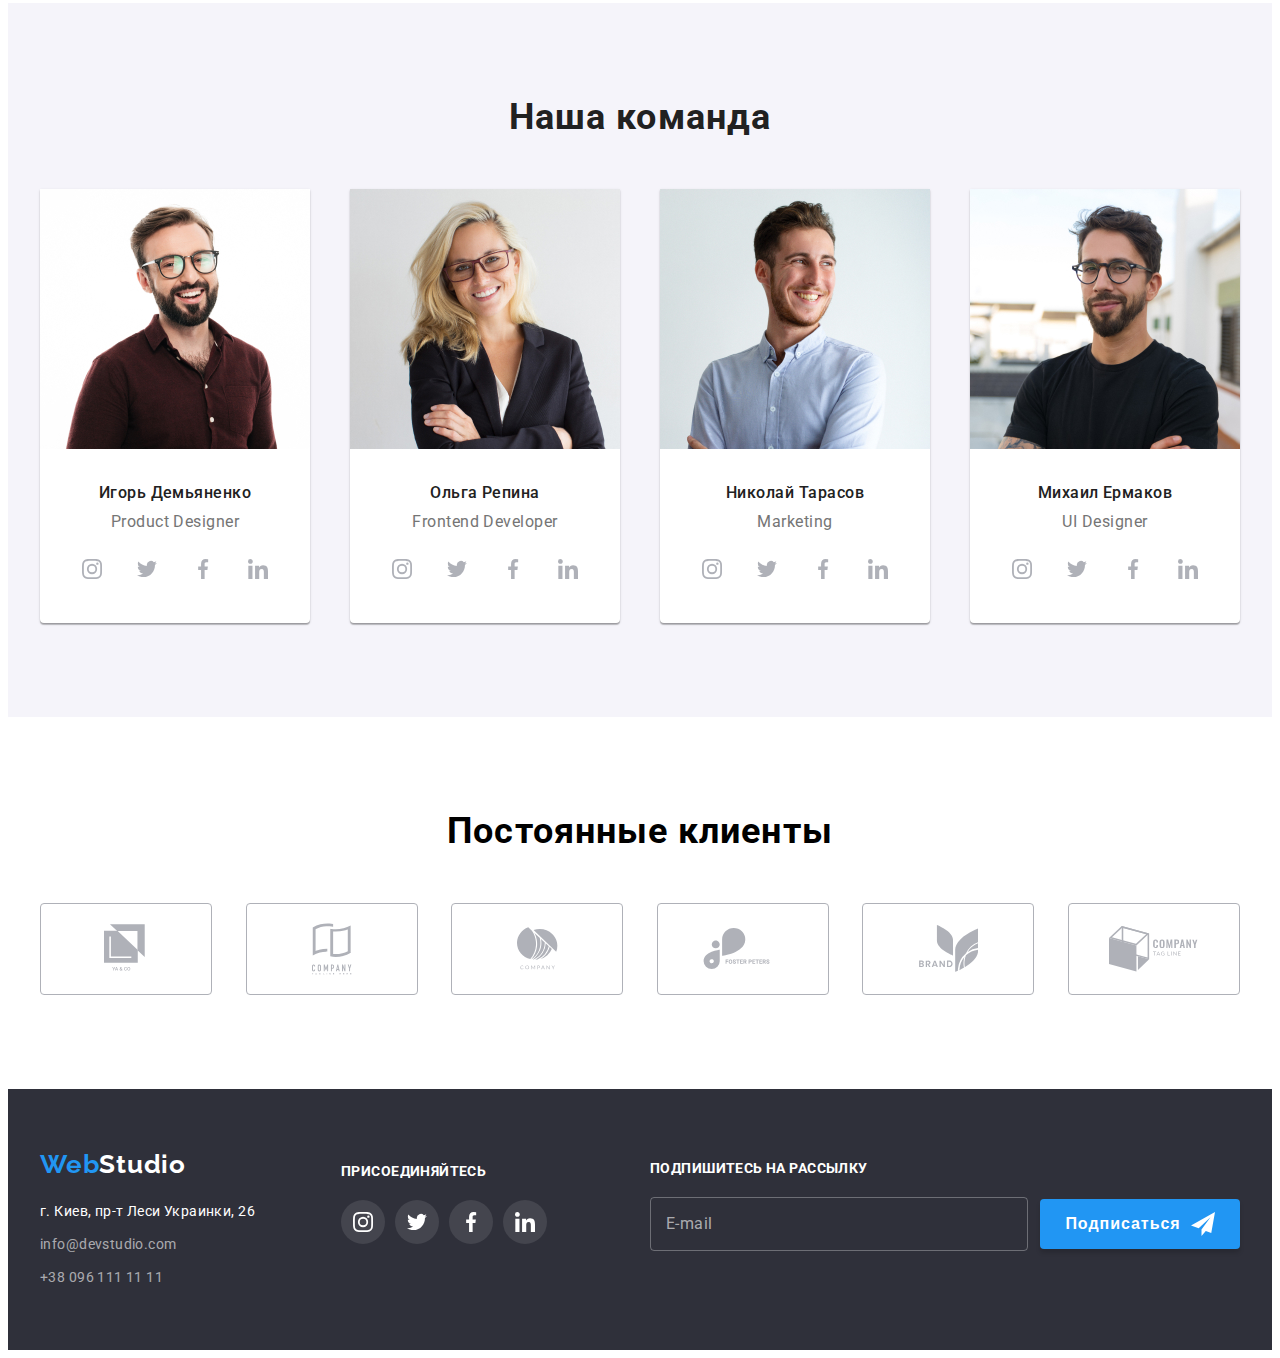
==== commit 46859043: "made forms" ====
--- a/index.html
+++ b/index.html
@@ -407,7 +407,6 @@
             <div class="container">
                 <div>
                     <a class="basement-logo" href="/"><span class="logo-dif">Web</span>Studio</a>
-
                     <address class="address-group">
                         <p class="basement-address interval">г. Киев, пр-т Леси Украинки, 26</p>
                         <a class="basement-contact interval" href="mailto:info@devstudio.com"
@@ -443,8 +442,30 @@
                         </a>
                     </div>
                 </div>
+                <div class="form-wraper">
+                    <b class="form-title">Подпишитесь на рассылку</b>
+                    <form class="form-field">
+                        <label>
+                            <input
+                                class="form-input"
+                                type="email"
+                                name="mail"
+                                placeholder=" "
+                                required
+                            />
+                            <span class="form-label">E-mail</span>
+                        </label>
+                        <button class="btn-submit" type="submit">
+                            Подписаться
+                            <svg class="icon-plane">
+                                <use href="./images/first-sprite.svg#icon-papep-plane"></use>
+                            </svg>
+                        </button>
+                    </form>
+                </div>
             </div>
         </footer>
+        <!--modal window-->
         <div class="backdrop is-hidden" data-modal>
             <div class="modal">
                 <button class="modal-close" data-modal-close>
@@ -452,6 +473,43 @@
                         <use href="./images/first-sprite.svg#icon-vector"></use>
                     </svg>
                 </button>
+                <h2 class="modal-title">Оставьте свои данные, мы вам перезвоним</h2>
+                <form class="modal-form">
+                    <label class="modal-label">Имя
+                        <input class="modal-input" type="text" name="name" required />
+                        <svg class="modal-icon">
+                            <use href="./images/first-sprite.svg#icon-person-black"></use>
+                        </svg>
+                    </label>
+                    <label class="modal-label"
+                        >Телефон
+                        <input class="modal-input" type="tel" name="tel" required />
+                        <svg class="modal-icon">
+                            <use href="./images/first-sprite.svg#icon-phone-black"></use>
+                        </svg>
+                    </label>
+                    <label class="modal-label"
+                        >Почта
+                        <input class="modal-input" type="email" name="mail" />
+                        <svg class="modal-icon">
+                            <use href="./images/first-sprite.svg#icon-email-black"></use>
+                        </svg>
+                    </label>
+                    <label class="modal-label"
+                        >Коментарий
+                        <textarea
+                            class="modal-coment-input"
+                            name="coment"
+                            placeholder="Введите текст"
+                        ></textarea>
+                    </label>
+                    <label class="agreement-label">
+                        <input class="modal-agreement" type="checkbox" name="agreement" required />
+                        Соглашаюсь с рассылкой и принимаю
+                        <a class="conditions" href="#">Условия договора</a>
+                    </label>
+                    <button class="modal-btn" type="submit">Отправить</button>
+                </form>
             </div>
         </div>
         <script src="./js/modal.js"></script>
--- a/css/styles.css
+++ b/css/styles.css
@@ -37,8 +37,8 @@
     --modal-close-button: rgba(0, 0, 0, 0.1);
     --duration-and-timing-function: 250ms cubic-bezier(0.4, 0, 0.2, 1);
 
-    --color3: currentColor;
     --color4: currentColor;
+    --color5: currentColor;
 }
 
 body {
@@ -236,6 +236,603 @@
     text-align: center;
 }
 
+/*===features===*/
+
+.invisible {
+    display: none;
+}
+
+.feartures-group {
+    margin: 0;
+    padding: 94px 0 94px 0;
+    display: flex;
+    justify-content: space-between;
+    list-style: none;
+}
+
+.features-box {
+    display: flex;
+    align-items: center;
+    justify-content: center;
+    width: 270px;
+    height: 120px;
+    margin-bottom: 30px;
+
+    background: var(--team-background-color);
+    border-radius: 4px;
+}
+
+.features-title {
+    margin: 0;
+    margin-bottom: 10px;
+
+    font-weight: 700;
+    font-size: 14px;
+    line-height: 1.14;
+    letter-spacing: 0.03em;
+    text-transform: uppercase;
+
+    color: var(--title-text-color);
+}
+
+.features-text {
+    margin: 0;
+    width: 270px;
+
+    font-weight: 400;
+    font-size: 14px;
+    line-height: 1.7;
+    letter-spacing: 0.03em;
+
+    color: var(--primary-text-color);
+}
+
+/*===actions===*/
+
+.actions-title {
+    margin: 0;
+    margin-bottom: 50px;
+
+    font-weight: 700;
+    font-size: 36px;
+    line-height: 1.16;
+    text-align: center;
+    letter-spacing: 0.03em;
+
+    color: var(--title-text-color);
+}
+
+.actions-group {
+    margin: 0;
+    padding: 0;
+    padding-bottom: 94px;
+    display: flex;
+    justify-content: space-between;
+    list-style: none;
+}
+
+.actions-picture {
+    display: block;
+}
+
+.actions-item {
+    position: relative;
+}
+
+.actions-label {
+    position: absolute;
+    bottom: 0;
+    margin: 0;
+    padding: 27px 0 27px;
+
+    width: 100%;
+    height: 70px;
+
+    font-family: "Roboto";
+    font-style: normal;
+    font-weight: 700;
+    font-size: 14px;
+    line-height: 1.14;
+    text-align: center;
+    letter-spacing: 0.03em;
+    text-transform: uppercase;
+
+    color: var(--main-title-color);
+    background-color: var(--actions-background-color);
+}
+
+/*===team===*/
+
+.team-section {
+    background-color: var(--team-background-color);
+}
+
+.team-section .container {
+    padding-top: 94px;
+    padding-bottom: 94px;
+}
+
+.team-group {
+    margin: 0;
+    padding: 0;
+    display: flex;
+    justify-content: space-between;
+    list-style: none;
+}
+
+.team-title {
+    margin: 0;
+    margin-bottom: 50px;
+
+    font-weight: 700;
+    font-size: 36px;
+    line-height: 1.16;
+    text-align: center;
+    letter-spacing: 0.03em;
+
+    color: var(--title-text-color);
+}
+
+.team-item {
+    border-radius: 0 0 4px 4px;
+
+    background-color: var(--color-white);
+    box-shadow: var(--team-item-shadow);
+}
+
+.member-name {
+    margin: 0;
+    padding: 30px 0 10px;
+
+    font-weight: 500;
+    font-size: 16px;
+    line-height: 1.2;
+    text-align: center;
+    letter-spacing: 0.03em;
+
+    color: var(--title-text-color);
+}
+
+.skill {
+    margin: 0;
+    padding-bottom: 16px;
+
+    font-weight: 400;
+    font-size: 16px;
+    line-height: 1.2;
+    text-align: center;
+    letter-spacing: 0.03em;
+
+    color: var(--primary-text-color);
+}
+
+.social-container {
+    display: flex;
+    justify-content: space-between;
+    list-style: none;
+    margin: 0;
+    padding: 0 30px 32px;
+}
+
+.social-link {
+    display: flex;
+    align-items: center;
+    justify-content: center;
+
+    width: 44px;
+    height: 44px;
+    border-radius: 50%;
+
+    color: var(--color-social-icons);
+
+    transition: color var(--duration-and-timing-function),
+        background-color var(--duration-and-timing-function);
+}
+
+.social-link:hover,
+.social-link:focus {
+    color: var(--main-title-color);
+    background-color: var(--accent-color);
+}
+
+.social-icon {
+    height: 20px;
+}
+
+/*===constant clients===*/
+
+.clients-title {
+    padding: 0;
+    margin: 0;
+    padding-top: 94px;
+    margin-bottom: 50px;
+
+    font-family: "Roboto";
+    font-style: normal;
+    font-weight: 700;
+    font-size: 36px;
+    line-height: 1.16;
+    text-align: center;
+    letter-spacing: 0.03em;
+}
+
+.clients-box {
+    display: flex;
+    justify-content: space-between;
+    list-style: none;
+    padding: 0;
+    margin: 0;
+    margin-bottom: 94px;
+}
+
+.clients-link {
+    display: flex;
+    align-items: center;
+    justify-content: center;
+
+    width: 170px;
+    height: 90px;
+
+    border: 1px solid var(--color-social-icons);
+    border-radius: 4px;
+    color: var(--color-social-icons);
+
+    transition: color var(--duration-and-timing-function),
+        border-color var(--duration-and-timing-function);
+}
+
+.clients-link:hover,
+.clients-link:focus {
+    color: var(--accent-color);
+    border-color: var(--accent-color);
+}
+
+/*===basement===*/
+
+.basement-item {
+    background-color: var(--main-background-color);
+}
+
+.basement-item .container {
+    display: flex;
+}
+
+.basement-logo {
+    display: inline-block;
+    margin: 60px 0 20px;
+
+    text-decoration: none;
+    font-family: "Raleway";
+    font-weight: 700;
+    font-size: 26px;
+    line-height: 1.2;
+    letter-spacing: 0.03em;
+
+    color: var(--main-title-color);
+}
+
+.address-group {
+    display: flex;
+    padding-bottom: 60px;
+    flex-direction: column;
+    width: 231px;
+}
+
+.basement-address {
+    margin: 0;
+
+    font-weight: 400;
+    font-style: normal;
+    font-size: 14px;
+    line-height: 1.7;
+    letter-spacing: 0.03em;
+
+    color: var(--main-title-color);
+}
+
+.basement-contact {
+    text-decoration: none;
+    font-style: normal;
+    font-weight: 400;
+    font-size: 14px;
+    line-height: 1.7;
+    letter-spacing: 0.03em;
+
+    color: var(--basement-contact-color);
+}
+
+.interval:not(:last-child) {
+    margin-bottom: 9px;
+}
+
+.invocation-box {
+    padding-top: 72px;
+    margin-left: 70px;
+}
+
+.invocation {
+    display: inline-block;
+    margin-bottom: 20px;
+    font-family: "Roboto";
+    font-style: normal;
+    font-weight: 700;
+    font-size: 14px;
+    line-height: 1.14;
+    letter-spacing: 0.03em;
+    text-transform: uppercase;
+
+    color: var(--main-title-color);
+}
+
+.social-box {
+    display: flex;
+}
+
+.basement-link {
+    display: flex;
+    align-items: center;
+    justify-content: center;
+
+    width: 44px;
+    height: 44px;
+    border-radius: 50%;
+
+    background-color: var(--color-basement-icons);
+    color: var(--main-title-color);
+
+    transition: background-color var(--duration-and-timing-function);
+}
+
+.basement-link:hover,
+.basement-link:focus {
+    background-color: var(--accent-color);
+}
+
+.basement-link:not(:last-child) {
+    margin-right: 10px;
+}
+
+.basement-icon {
+    height: 20px;
+}
+
+.form-wraper {
+    margin-left: auto;
+}
+
+.form-title {
+    display: block;
+    padding-top: 72px;
+    margin-bottom: 20px;
+
+    font-style: normal;
+    font-weight: 700;
+    font-size: 14px;
+    line-height: 1.14;
+    letter-spacing: 0.03em;
+    text-transform: uppercase;
+
+    color: var(--main-title-color);
+}
+
+.form-field {
+    position: relative;
+    display: flex;
+    align-items: center;
+}
+
+.form-label {
+    position: absolute;
+    top: 50%;
+    left: 16px;
+    transform: translateY(-50%);
+
+    font-style: normal;
+    font-weight: 400;
+    font-size: 16px;
+    line-height: 1.25;
+    letter-spacing: 0.03em;
+
+    transition: transform var(--duration-and-timing-function);
+    color: rgba(255, 255, 255, 0.6);
+}
+
+.form-input:focus + .form-label,
+.form-input:not(:placeholder-shown) + .form-label {
+    transform: translate(-80px, -9px);
+}
+
+.form-input {
+    padding-left: 16px;
+    width: 358px;
+    height: 50px;
+    border-radius: 4px;
+    border: 1px solid rgba(255, 255, 255, 0.3);
+
+    font-style: normal;
+    font-weight: normal;
+    font-size: 16px;
+    line-height: 20px;
+    letter-spacing: 0.03em;
+
+    color: rgba(255, 255, 255, 0.6);
+    background: transparent;
+}
+
+.btn-submit {
+    display: inline-flex;
+    align-items: center;
+    justify-content: center;
+    margin-left: 12px;
+    width: 200px;
+    height: 50px;
+    border: none;
+    border-radius: 4px;
+
+    font-style: normal;
+    font-weight: bold;
+    font-size: 16px;
+    line-height: 30px;
+    letter-spacing: 0.06em;
+
+    color: var(--main-title-color);
+    background: var(--accent-color);
+    box-shadow: 0px 4px 4px rgba(0, 0, 0, 0.15);
+}
+
+.icon-plane {
+    margin-left: 10px;
+    width: 24px;
+    height: 24px;
+}
+
+/*===portfolio===*/
+
+.buttons-list {
+    display: flex;
+    justify-content: center;
+    margin: 0;
+    margin-bottom: 50px;
+    padding: 0;
+    padding-top: 94px;
+    list-style: none;
+}
+
+.portfolio-filter {
+    padding: 6px 22px;
+    border: none;
+    border-radius: 4px;
+
+    font-family: "Roboto";
+    font-style: normal;
+    font-weight: 500;
+    font-size: 16px;
+    line-height: 1.62;
+    letter-spacing: 0.03em;
+
+    transition: color var(--duration-and-timing-function),
+        background-color var(--duration-and-timing-function),
+        box-shadow var(--duration-and-timing-function);
+
+    color: var(--title-text-color);
+}
+
+.portfolio-filter:hover,
+.portfolio-filter:focus {
+    color: var(--main-title-color);
+    background-color: var(--accent-color);
+    box-shadow: var(--portfolio-filter-shadow);
+}
+
+.buttons-list .item:not(:last-child) {
+    margin-right: 8px;
+}
+
+.portfolio-list {
+    margin: 0;
+    padding: 0;
+    padding-bottom: 94px;
+    display: flex;
+    flex-wrap: wrap;
+    list-style: none;
+}
+
+.portfolio-item {
+    width: 370px;
+    margin-right: 30px;
+}
+
+.portfolio-item:nth-child(3n) {
+    margin-right: 0;
+}
+
+.portfolio-item:nth-child(n + 4) {
+    margin-top: 30px;
+}
+
+.unit {
+    text-decoration: none;
+    display: block;
+}
+
+.unit:hover,
+.unit:focus {
+    box-shadow: var(--portfolio-list-shadow);
+}
+
+.portfolio-thumb {
+    position: relative;
+    overflow: hidden;
+}
+
+.portfolio-overlay {
+    position: absolute;
+    top: 0;
+    left: 0;
+
+    width: 100%;
+    height: 100%;
+
+    transform: translateY(100%);
+    transition: transform var(--duration-and-timing-function);
+
+    background-color: var(--portfolio-overlay-color);
+}
+
+.portfolio-picture {
+    display: block;
+}
+
+.portfolio-actions {
+    margin: 0;
+    padding: 63px 24px;
+
+    font-family: "Roboto";
+    font-style: normal;
+    font-weight: 400;
+    font-size: 18px;
+    line-height: 1.55;
+    letter-spacing: 0.03em;
+
+    color: var(--main-title-color);
+}
+
+.unit:hover .portfolio-overlay,
+.unit:focus .portfolio-overlay {
+    transform: translateY(0);
+}
+
+.portfolio-discription {
+    border-width: 0 1px 1px 1px;
+    border-style: solid;
+    border-color: var(--portfolio-border-color);
+}
+
+.portfolio-title {
+    margin: 0;
+    padding: 20px 24px 4px 24px;
+
+    font-weight: 700;
+    font-size: 18px;
+    line-height: 2;
+    letter-spacing: 0.06em;
+
+    color: var(--title-text-color);
+}
+
+.portfolio-text {
+    margin: 0;
+    padding: 0 24px 20px 24px;
+
+    font-weight: 400;
+    font-size: 16px;
+    line-height: 1.87;
+    letter-spacing: 0.03em;
+
+    color: var(--primary-text-color);
+}
+
+/*===modal window===*/
 .backdrop {
     position: fixed;
     top: 0;
@@ -259,9 +856,9 @@
 
 .modal {
     position: absolute;
-    min-width: 528px;
+    width: 528px;
     min-height: 581px;
-    background-color: var(--main-title-color);
+    padding: 40px;
 
     top: 50%;
     left: 50%;
@@ -269,6 +866,7 @@
     transform: translate(-50%, -50%) scale(1);
     transition: transform var(--duration-and-timing-function);
 
+    background-color: var(--main-title-color);
     box-shadow: var(--modal-window-shadow);
     border-radius: 4px;
 }
@@ -290,508 +888,127 @@
     height: 11px;
 }
 
-/*===features===*/
-
-.invisible {
-    display: none;
-}
-
-.feartures-group {
-    margin: 0;
-    padding: 94px 0 94px 0;
-    display: flex;
-    justify-content: space-between;
-    list-style: none;
-}
-
-.features-box {
-    display: flex;
-    align-items: center;
-    justify-content: center;
-    width: 270px;
-    height: 120px;
+.modal-close:hover,
+.modal-close:focus {
+    color: var(--accent-color);
+}
+
+.modal-title {
+    margin: 0;
+    margin-bottom: 12px;
+
+    font-style: normal;
+    font-weight: 700;
+    font-size: 20px;
+    line-height: 1.15;
+    text-align: center;
+    letter-spacing: 0.03em;
+}
+
+.modal-label {
+    position: relative;
+    display: block;
+    font-style: normal;
+    font-weight: 400;
+    font-size: 12px;
+    line-height: 1.16;
+    letter-spacing: 0.01em;
+
+    color: #757575;
+}
+
+.modal-input {
+    display: block;
+    margin-top: 4px;
+    margin-bottom: 10px;
+    padding-left: 42px;
+
+    width: 100%;
+    height: 40px;
+
+    font-style: normal;
+    font-weight: 400;
+    font-size: 14px;
+    line-height: 1.14;
+    letter-spacing: 0.01em;
+
+    border: 1px solid rgba(33, 33, 33, 0.2);
+    border-radius: 4px;
+}
+
+.modal-input:focus,
+.modal-input:hover {
+    border-color: var(--accent-color);
+}
+
+.modal-input:focus + .modal-icon,
+.modal-input:hover + .modal-icon {
+    color: var(--accent-color);
+}
+
+.modal-icon {
+    position: absolute;
+    width: 18px;
+    height: 18px;
+    bottom: 11px;
+    left: 12px;
+
+    color: var(--title-text-color);
+}
+
+.modal-coment-input {
+    display: block;
+    margin-top: 4px;
+    margin-bottom: 20px;
+    padding: 12px 16px;
+
+    width: 100%;
+    min-height: 120px;
+
+    font-style: normal;
+    font-weight: 400;
+    font-size: 14px;
+    line-height: 1.14;
+    letter-spacing: 0.01em;
+
+    border: 1px solid rgba(33, 33, 33, 0.2);
+    border-radius: 4px;
+    /* color: rgba(117, 117, 117, 0.5); */
+}
+
+.agreement-label {
+    display: block;
     margin-bottom: 30px;
 
-    background: var(--team-background-color);
+    font-style: normal;
+    font-weight: 400;
+    font-size: 14px;
+    line-height: 1.71;
+    letter-spacing: 0.03em;
+
+    color: #757575;
+}
+
+.modal-agreement {
+}
+
+.modal-btn {
+    display: block;
+    margin-right: auto;
+    margin-left: auto;
+    
+    min-width: 200px;
+    height: 50px;
+    border: 0;
     border-radius: 4px;
-}
-
-.features-title {
-    margin: 0;
-    margin-bottom: 10px;
-
-    font-weight: 700;
-    font-size: 14px;
-    line-height: 1.14;
-    letter-spacing: 0.03em;
-    text-transform: uppercase;
-
-    color: var(--title-text-color);
-}
-
-.features-text {
-    margin: 0;
-    width: 270px;
-
-    font-weight: 400;
-    font-size: 14px;
-    line-height: 1.7;
-    letter-spacing: 0.03em;
-
-    color: var(--primary-text-color);
-}
-
-/*===actions===*/
-
-.actions-title {
-    margin: 0;
-    margin-bottom: 50px;
-
-    font-weight: 700;
-    font-size: 36px;
-    line-height: 1.16;
-    text-align: center;
-    letter-spacing: 0.03em;
-
-    color: var(--title-text-color);
-}
-
-.actions-group {
-    margin: 0;
-    padding: 0;
-    padding-bottom: 94px;
-    display: flex;
-    justify-content: space-between;
-    list-style: none;
-}
-
-.actions-picture {
-    display: block;
-}
-
-.actions-item {
-    position: relative;
-}
-
-.actions-label {
-    position: absolute;
-    bottom: 0;
-    margin: 0;
-    padding: 27px 0 27px;
-
-    width: 100%;
-    height: 70px;
-
-    font-family: "Roboto";
-    font-style: normal;
-    font-weight: 700;
-    font-size: 14px;
-    line-height: 1.14;
-    text-align: center;
-    letter-spacing: 0.03em;
-    text-transform: uppercase;
-
-    color: var(--main-title-color);
-    background-color: var(--actions-background-color);
-}
-
-/*===team===*/
-
-.team-section {
-    background-color: var(--team-background-color);
-}
-
-.team-section .container {
-    padding-top: 94px;
-    padding-bottom: 94px;
-}
-
-.team-group {
-    margin: 0;
-    padding: 0;
-    display: flex;
-    justify-content: space-between;
-    list-style: none;
-}
-
-.team-title {
-    margin: 0;
-    margin-bottom: 50px;
-
-    font-weight: 700;
-    font-size: 36px;
-    line-height: 1.16;
-    text-align: center;
-    letter-spacing: 0.03em;
-
-    color: var(--title-text-color);
-}
-
-.team-item {
-    border-radius: 0 0 4px 4px;
-
-    background-color: var(--color-white);
-    box-shadow: var(--team-item-shadow);
-}
-
-.member-name {
-    margin: 0;
-    padding: 30px 0 10px;
-
-    font-weight: 500;
-    font-size: 16px;
-    line-height: 1.2;
-    text-align: center;
-    letter-spacing: 0.03em;
-
-    color: var(--title-text-color);
-}
-
-.skill {
-    margin: 0;
-    padding-bottom: 16px;
-
-    font-weight: 400;
-    font-size: 16px;
-    line-height: 1.2;
-    text-align: center;
-    letter-spacing: 0.03em;
-
-    color: var(--primary-text-color);
-}
-
-.social-container {
-    display: flex;
-    justify-content: space-between;
-    list-style: none;
-    margin: 0;
-    padding: 0 30px 32px;
-}
-
-.social-link {
-    display: flex;
-    align-items: center;
-    justify-content: center;
-
-    width: 44px;
-    height: 44px;
-    border-radius: 50%;
-
-    color: var(--color-social-icons);
-
-    transition: color var(--duration-and-timing-function),
-        background-color var(--duration-and-timing-function);
-}
-
-.social-link:hover,
-.social-link:focus {
-    color: var(--main-title-color);
-    background-color: var(--accent-color);
-}
-
-.social-icon {
-    height: 20px;
-}
-
-/*===constant clients===*/
-
-.clients-title {
-    padding: 0;
-    margin: 0;
-    padding-top: 94px;
-    margin-bottom: 50px;
-
-    font-family: "Roboto";
-    font-style: normal;
-    font-weight: 700;
-    font-size: 36px;
-    line-height: 1.16;
-    text-align: center;
-    letter-spacing: 0.03em;
-}
-
-.clients-box {
-    display: flex;
-    justify-content: space-between;
-    list-style: none;
-    padding: 0;
-    margin: 0;
-    margin-bottom: 94px;
-}
-
-.clients-link {
-    display: flex;
-    align-items: center;
-    justify-content: center;
-
-    width: 170px;
-    height: 90px;
-
-    border: 1px solid var(--color-social-icons);
-    border-radius: 4px;
-    color: var(--color-social-icons);
-
-    transition: color var(--duration-and-timing-function),
-        border-color var(--duration-and-timing-function);
-}
-
-.clients-link:hover,
-.clients-link:focus {
-    color: var(--accent-color);
-    border-color: var(--accent-color);
-}
-
-/*===basement===*/
-
-.basement-item {
-    background-color: var(--main-background-color);
-}
-
-.basement-item .container {
-    display: flex;
-}
-
-.basement-logo {
-    display: inline-block;
-    margin: 60px 0 20px;
-
-    text-decoration: none;
-    font-family: "Raleway";
-    font-weight: 700;
-    font-size: 26px;
-    line-height: 1.2;
-    letter-spacing: 0.03em;
-
-    color: var(--main-title-color);
-}
-
-.address-group {
-    display: flex;
-    padding-bottom: 60px;
-    flex-direction: column;
-    width: 231px;
-}
-
-.basement-address {
-    margin: 0;
-
-    font-weight: 400;
-    font-style: normal;
-    font-size: 14px;
-    line-height: 1.7;
-    letter-spacing: 0.03em;
-
-    color: var(--main-title-color);
-}
-
-.basement-contact {
-    text-decoration: none;
-    font-style: normal;
-    font-weight: 400;
-    font-size: 14px;
-    line-height: 1.7;
-    letter-spacing: 0.03em;
-
-    color: var(--basement-contact-color);
-}
-
-.interval:not(:last-child) {
-    margin-bottom: 9px;
-}
-
-.invocation-box {
-    padding-top: 72px;
-    margin-left: 70px;
-}
-
-.invocation {
-    display: inline-block;
-    margin-bottom: 20px;
-    font-family: "Roboto";
-    font-style: normal;
-    font-weight: 700;
-    font-size: 14px;
-    line-height: 1.14;
-    letter-spacing: 0.03em;
-    text-transform: uppercase;
-
-    color: var(--main-title-color);
-}
-
-.social-box {
-    display: flex;
-}
-
-.basement-link {
-    display: flex;
-    align-items: center;
-    justify-content: center;
-
-    width: 44px;
-    height: 44px;
-    border-radius: 50%;
-
-    background-color: var(--color-basement-icons);
-    color: var(--main-title-color);
-
-    transition: background-color var(--duration-and-timing-function);
-}
-
-.basement-link:hover,
-.basement-link:focus {
-    background-color: var(--accent-color);
-}
-
-.basement-link:not(:last-child) {
-    margin-right: 10px;
-}
-
-.basement-icon {
-    height: 20px;
-}
-
-/*===portfolio===*/
-
-.buttons-list {
-    display: flex;
-    justify-content: center;
-    margin: 0;
-    margin-bottom: 50px;
-    padding: 0;
-    padding-top: 94px;
-    list-style: none;
-}
-
-.portfolio-filter {
-    padding: 6px 22px;
-    border: none;
-    border-radius: 4px;
-
-    font-family: "Roboto";
-    font-style: normal;
-    font-weight: 500;
-    font-size: 16px;
-    line-height: 1.62;
-    letter-spacing: 0.03em;
-
-    transition: color var(--duration-and-timing-function),
-        background-color var(--duration-and-timing-function),
-        box-shadow var(--duration-and-timing-function);
-
-    color: var(--title-text-color);
-}
-
-.portfolio-filter:hover,
-.portfolio-filter:focus {
-    color: var(--main-title-color);
-    background-color: var(--accent-color);
-    box-shadow: var(--portfolio-filter-shadow);
-}
-
-.buttons-list .item:not(:last-child) {
-    margin-right: 8px;
-}
-
-.portfolio-list {
-    margin: 0;
-    padding: 0;
-    padding-bottom: 94px;
-    display: flex;
-    flex-wrap: wrap;
-    list-style: none;
-}
-
-.portfolio-item {
-    width: 370px;
-    margin-right: 30px;
-}
-
-.portfolio-item:nth-child(3n) {
-    margin-right: 0;
-}
-
-.portfolio-item:nth-child(n + 4) {
-    margin-top: 30px;
-}
-
-.unit {
-    text-decoration: none;
-    display: block;
-}
-
-.unit:hover,
-.unit:focus {
-    box-shadow: var(--portfolio-list-shadow);
-}
-
-.portfolio-thumb {
-    position: relative;
-    overflow: hidden;
-}
-
-.portfolio-overlay {
-    position: absolute;
-    top: 0;
-    left: 0;
-
-    width: 100%;
-    height: 100%;
-
-    transform: translateY(100%);
-    transition: transform var(--duration-and-timing-function);
-
-    background-color: var(--portfolio-overlay-color);
-}
-
-.portfolio-picture {
-    display: block;
-}
-
-.portfolio-actions {
-    margin: 0;
-    padding: 63px 24px;
-
-    font-family: "Roboto";
-    font-style: normal;
-    font-weight: 400;
-    font-size: 18px;
-    line-height: 1.55;
-    letter-spacing: 0.03em;
-
-    color: var(--main-title-color);
-}
-
-.unit:hover .portfolio-overlay,
-.unit:focus .portfolio-overlay {
-    transform: translateY(0);
-}
-
-.portfolio-discription {
-    border-width: 0 1px 1px 1px;
-    border-style: solid;
-    border-color: var(--portfolio-border-color);
-}
-
-.portfolio-title {
-    margin: 0;
-    padding: 20px 24px 4px 24px;
-
-    font-weight: 700;
-    font-size: 18px;
-    line-height: 2;
-    letter-spacing: 0.06em;
-
-    color: var(--title-text-color);
-}
-
-.portfolio-text {
-    margin: 0;
-    padding: 0 24px 20px 24px;
-
-    font-weight: 400;
+
+    font-style: normal;
+    font-weight: 700;
     font-size: 16px;
     line-height: 1.87;
-    letter-spacing: 0.03em;
-
-    color: var(--primary-text-color);
-}
+    letter-spacing: 0.06em;
+
+    color: var(--main-title-color);
+    background-color: var(--accent-color);
+    box-shadow: 0px 4px 4px rgba(0, 0, 0, 0.15);
+}
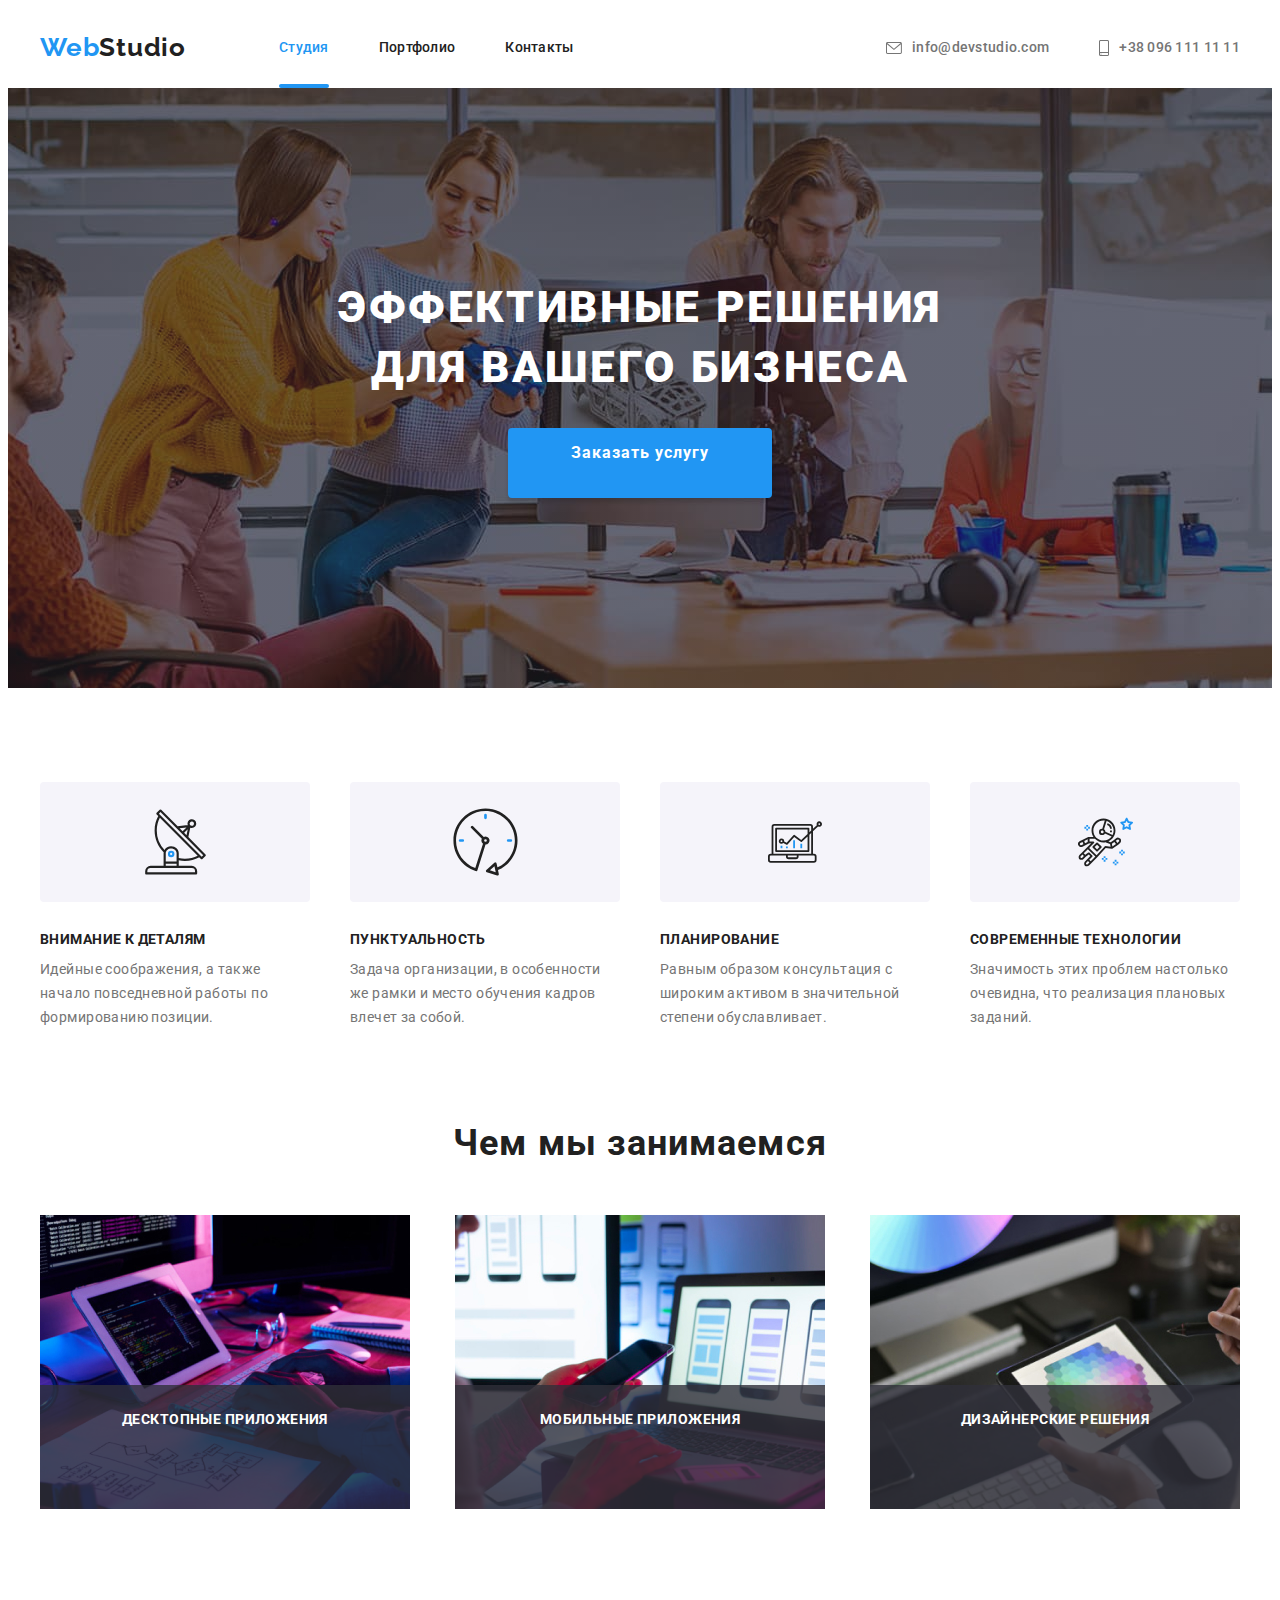
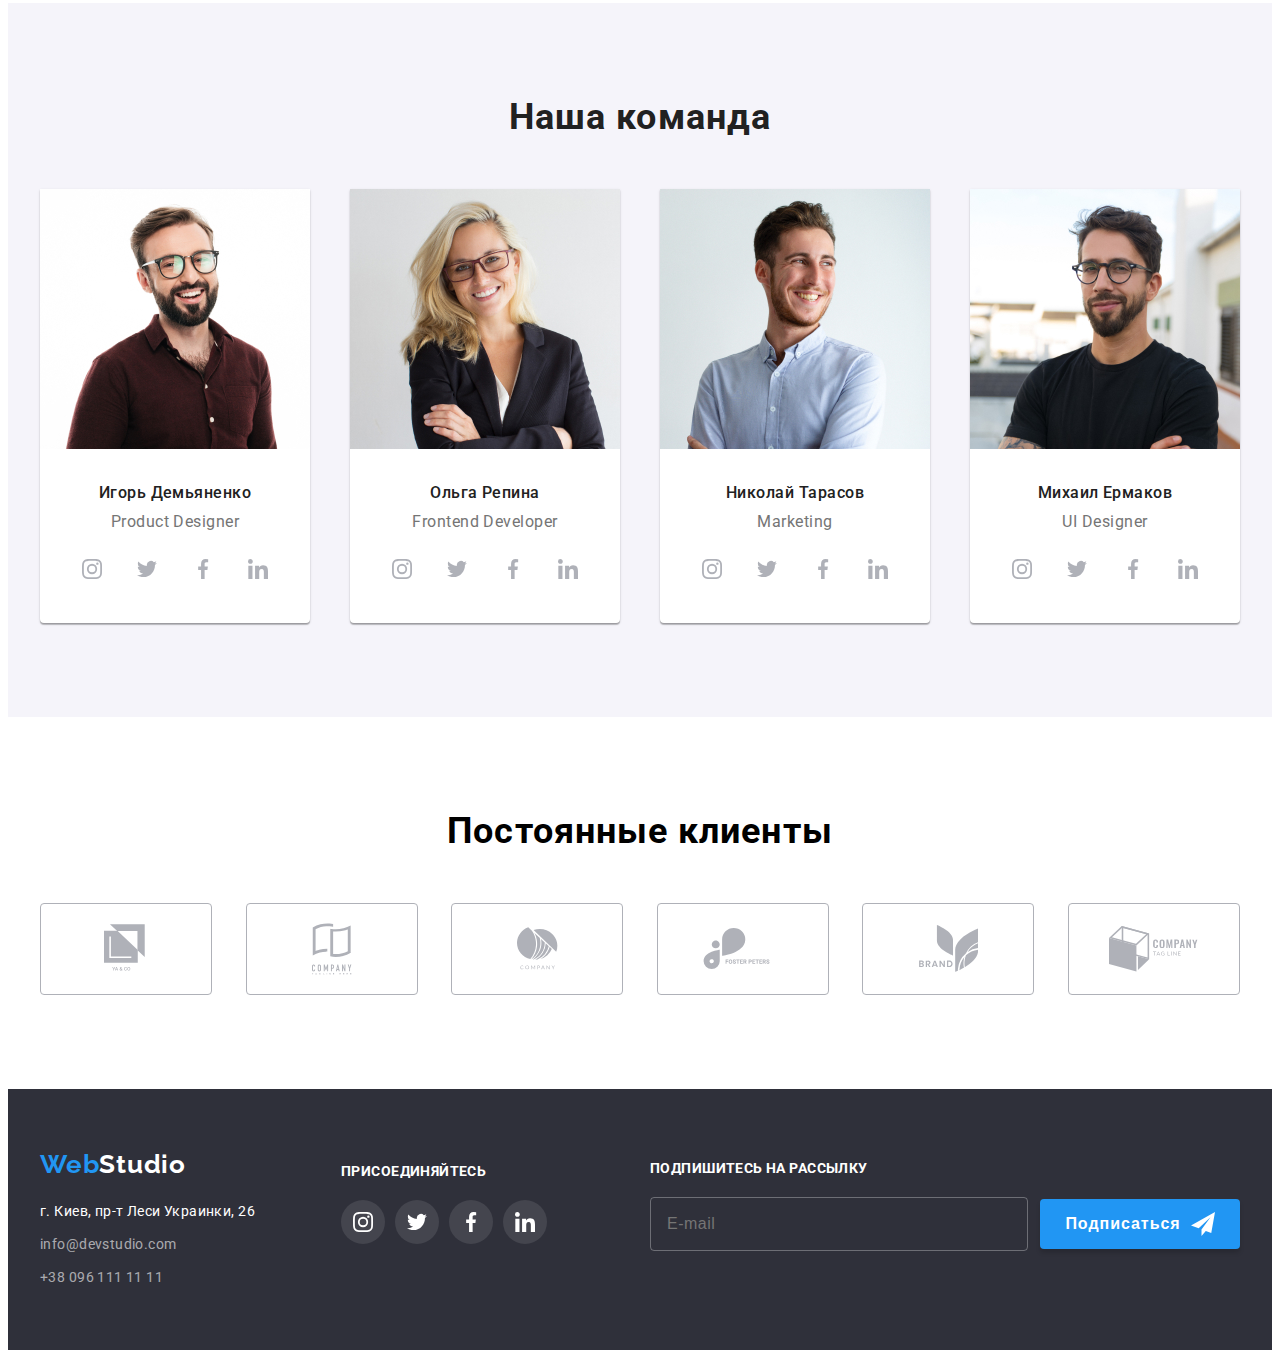
==== commit 3636e8e6: "homework 6" ====
--- a/index.html
+++ b/index.html
@@ -445,16 +445,13 @@
                 <div class="form-wraper">
                     <b class="form-title">Подпишитесь на рассылку</b>
                     <form class="form-field">
-                        <label>
-                            <input
-                                class="form-input"
-                                type="email"
-                                name="mail"
-                                placeholder=" "
-                                required
-                            />
-                            <span class="form-label">E-mail</span>
-                        </label>
+                        <input
+                            class="form-input"
+                            type="email"
+                            name="mail"
+                            placeholder="E-mail"
+                            required
+                        />
                         <button class="btn-submit" type="submit">
                             Подписаться
                             <svg class="icon-plane">
@@ -475,7 +472,8 @@
                 </button>
                 <h2 class="modal-title">Оставьте свои данные, мы вам перезвоним</h2>
                 <form class="modal-form">
-                    <label class="modal-label">Имя
+                    <label class="modal-label"
+                        >Имя
                         <input class="modal-input" type="text" name="name" required />
                         <svg class="modal-icon">
                             <use href="./images/first-sprite.svg#icon-person-black"></use>
@@ -483,7 +481,13 @@
                     </label>
                     <label class="modal-label"
                         >Телефон
-                        <input class="modal-input" type="tel" name="tel" required />
+                        <input
+                            class="modal-input"
+                            type="tel"
+                            name="tel"
+                            required
+                            pattern="\+[0-9]{11}"
+                        />
                         <svg class="modal-icon">
                             <use href="./images/first-sprite.svg#icon-phone-black"></use>
                         </svg>
@@ -504,7 +508,14 @@
                         ></textarea>
                     </label>
                     <label class="agreement-label">
-                        <input class="modal-agreement" type="checkbox" name="agreement" required />
+                        <input
+                            class="modal-agreement"
+                            type="checkbox"
+                            name="agreement"
+                            value="contract"
+                            required
+                        />
+                        <span class="checkbox-icon"></span>
                         Соглашаюсь с рассылкой и принимаю
                         <a class="conditions" href="#">Условия договора</a>
                     </label>
--- a/css/styles.css
+++ b/css/styles.css
@@ -35,6 +35,8 @@
     --modal-window-shadow: 0px 1px 3px rgba(0, 0, 0, 0.12), 0px 1px 1px rgba(0, 0, 0, 0.14),
         0px 2px 1px rgba(0, 0, 0, 0.2);
     --modal-close-button: rgba(0, 0, 0, 0.1);
+    --modal-border-color: rgba(33, 33, 33, 0.2);
+    --border-e-mail-color: rgba(255, 255, 255, 0.3);
     --duration-and-timing-function: 250ms cubic-bezier(0.4, 0, 0.2, 1);
 
     --color4: currentColor;
@@ -553,6 +555,7 @@
 .invocation {
     display: inline-block;
     margin-bottom: 20px;
+
     font-family: "Roboto";
     font-style: normal;
     font-weight: 700;
@@ -616,38 +619,17 @@
 }
 
 .form-field {
-    position: relative;
-    display: flex;
-    align-items: center;
-}
-
-.form-label {
-    position: absolute;
-    top: 50%;
-    left: 16px;
-    transform: translateY(-50%);
-
-    font-style: normal;
-    font-weight: 400;
-    font-size: 16px;
-    line-height: 1.25;
-    letter-spacing: 0.03em;
-
-    transition: transform var(--duration-and-timing-function);
-    color: rgba(255, 255, 255, 0.6);
-}
-
-.form-input:focus + .form-label,
-.form-input:not(:placeholder-shown) + .form-label {
-    transform: translate(-80px, -9px);
+    display: flex;
+    align-items: center;
 }
 
 .form-input {
+    display: block;
     padding-left: 16px;
     width: 358px;
     height: 50px;
     border-radius: 4px;
-    border: 1px solid rgba(255, 255, 255, 0.3);
+    border: 1px solid var(--border-e-mail-color);
 
     font-style: normal;
     font-weight: normal;
@@ -655,7 +637,7 @@
     line-height: 20px;
     letter-spacing: 0.03em;
 
-    color: rgba(255, 255, 255, 0.6);
+    color: var(--basement-contact-color);
     background: transparent;
 }
 
@@ -677,7 +659,7 @@
 
     color: var(--main-title-color);
     background: var(--accent-color);
-    box-shadow: 0px 4px 4px rgba(0, 0, 0, 0.15);
+    box-shadow: var(--hero-link-shadow);
 }
 
 .icon-plane {
@@ -767,13 +749,12 @@
 
 .portfolio-overlay {
     position: absolute;
-    top: 0;
+    top: 100%;
     left: 0;
 
     width: 100%;
     height: 100%;
 
-    transform: translateY(100%);
     transition: transform var(--duration-and-timing-function);
 
     background-color: var(--portfolio-overlay-color);
@@ -799,7 +780,7 @@
 
 .unit:hover .portfolio-overlay,
 .unit:focus .portfolio-overlay {
-    transform: translateY(0);
+    transform: translateY(-100%);
 }
 
 .portfolio-discription {
@@ -833,6 +814,7 @@
 }
 
 /*===modal window===*/
+
 .backdrop {
     position: fixed;
     top: 0;
@@ -908,13 +890,15 @@
 .modal-label {
     position: relative;
     display: block;
+
+    font-family: "Roboto";
     font-style: normal;
     font-weight: 400;
     font-size: 12px;
     line-height: 1.16;
     letter-spacing: 0.01em;
 
-    color: #757575;
+    color: var(--primary-text-color);
 }
 
 .modal-input {
@@ -932,17 +916,17 @@
     line-height: 1.14;
     letter-spacing: 0.01em;
 
-    border: 1px solid rgba(33, 33, 33, 0.2);
+    border: 1px solid var(--modal-border-color);
     border-radius: 4px;
 }
 
 .modal-input:focus,
-.modal-input:hover {
+.modal-coment-input:focus {
     border-color: var(--accent-color);
-}
-
-.modal-input:focus + .modal-icon,
-.modal-input:hover + .modal-icon {
+    outline: none;
+}
+
+.modal-input:focus + .modal-icon {
     color: var(--accent-color);
 }
 
@@ -961,47 +945,81 @@
     margin-top: 4px;
     margin-bottom: 20px;
     padding: 12px 16px;
+    resize: none;
 
     width: 100%;
     min-height: 120px;
 
+    font-family: "Roboto";
     font-style: normal;
     font-weight: 400;
     font-size: 14px;
     line-height: 1.14;
     letter-spacing: 0.01em;
 
-    border: 1px solid rgba(33, 33, 33, 0.2);
+    border: 1px solid var(--modal-border-color);
     border-radius: 4px;
-    /* color: rgba(117, 117, 117, 0.5); */
 }
 
 .agreement-label {
-    display: block;
+    display: flex;
+    align-items: center;
+    justify-content: center;
     margin-bottom: 30px;
 
+    font-family: "Roboto";
     font-style: normal;
     font-weight: 400;
     font-size: 14px;
     line-height: 1.71;
     letter-spacing: 0.03em;
-
-    color: #757575;
+    text-align: center;
+
+    color: var(--primary-text-color);
 }
 
 .modal-agreement {
+    -webkit-appearance: none;
+    -moz-appearance: none;
+    appearance: none;
+    position: absolute;
+}
+
+.conditions {
+    color: var(--accent-color);
+    margin-left: 5px;
+}
+
+.checkbox-icon {
+    display: inline-block;
+    margin-right: 7px;
+
+    width: 16px;
+    height: 15px;
+
+    border: 2px solid var(--title-text-color);
+    border-radius: 2px;
+}
+
+.modal-agreement:checked + .checkbox-icon {
+    background-color: var(--accent-color);
+    border-color: var(--accent-color);
+    background-image: url(../images/checkmark.svg);
+    background-size: contain;
+    background-origin: border-box;
 }
 
 .modal-btn {
     display: block;
     margin-right: auto;
     margin-left: auto;
-    
+
     min-width: 200px;
     height: 50px;
     border: 0;
     border-radius: 4px;
 
+    font-family: "Roboto";
     font-style: normal;
     font-weight: 700;
     font-size: 16px;
@@ -1010,5 +1028,5 @@
 
     color: var(--main-title-color);
     background-color: var(--accent-color);
-    box-shadow: 0px 4px 4px rgba(0, 0, 0, 0.15);
-}
+    box-shadow: var(--hero-link-shadow);
+}
